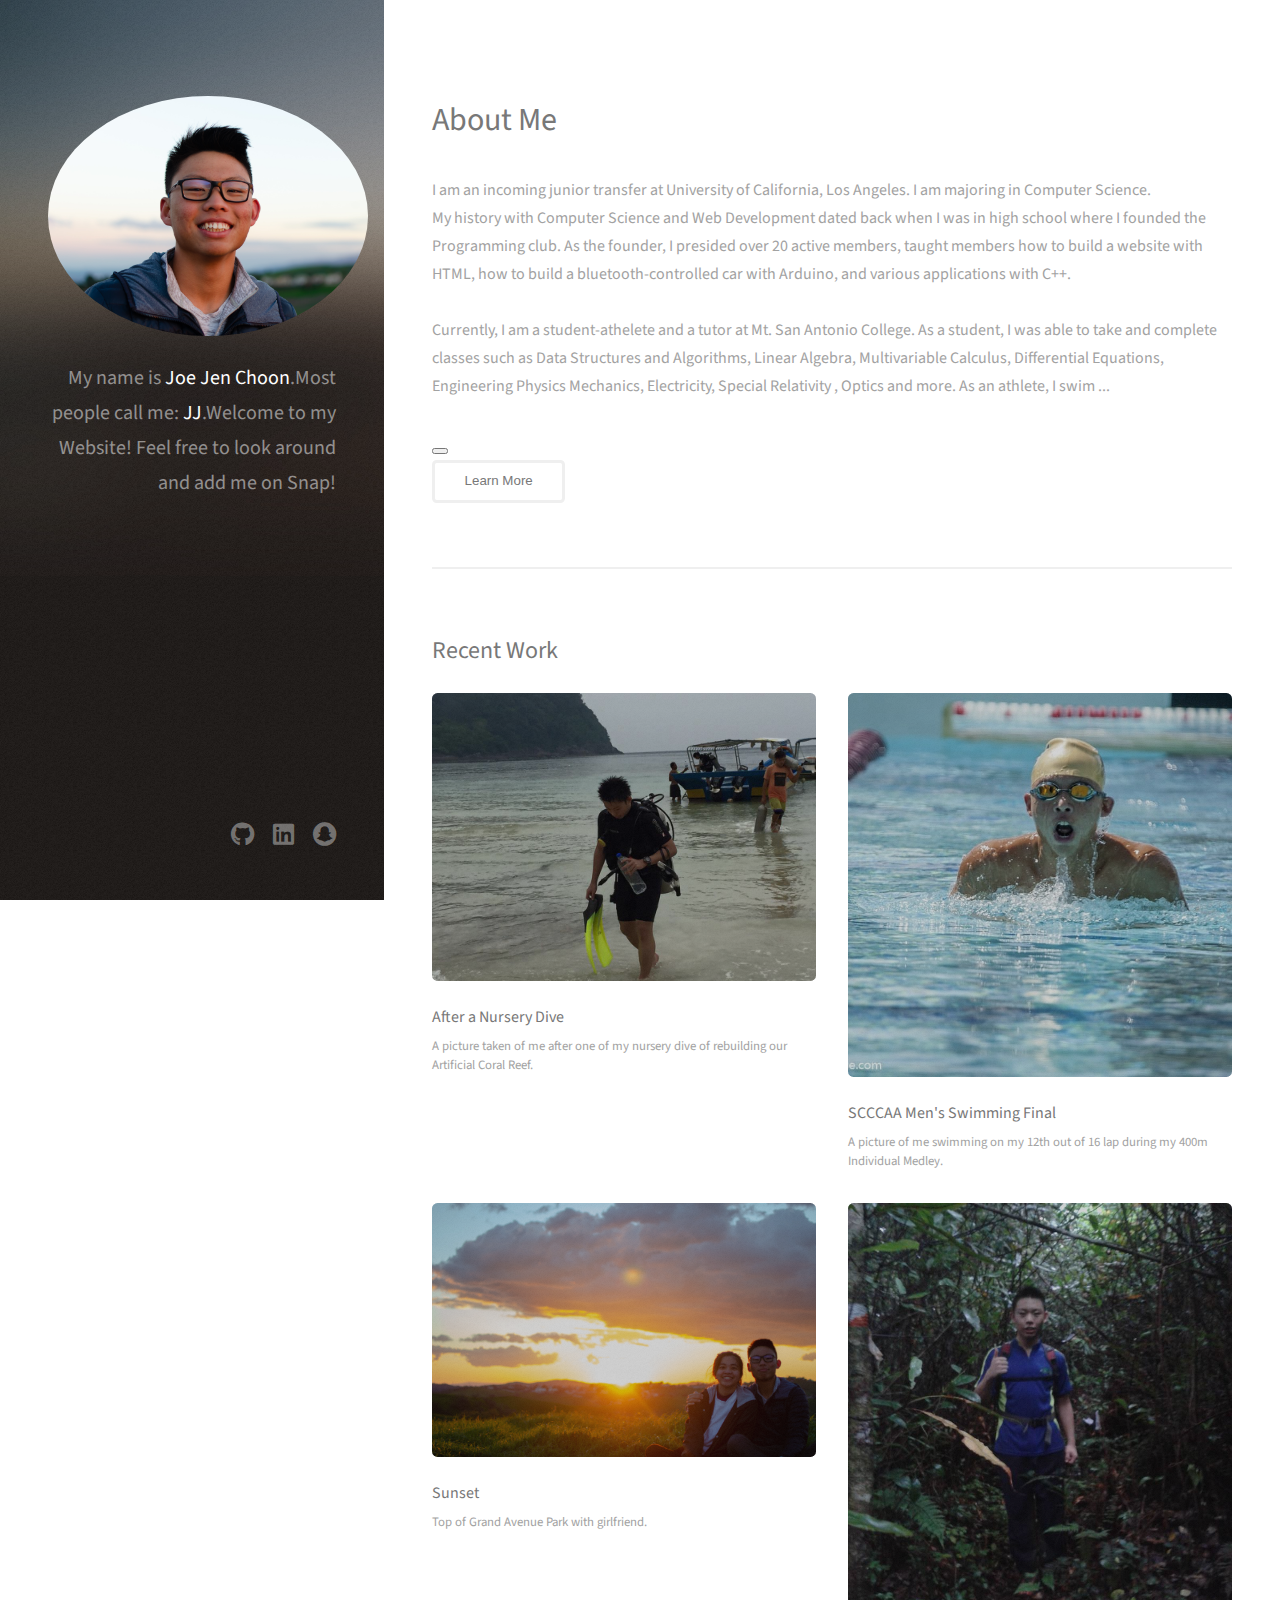
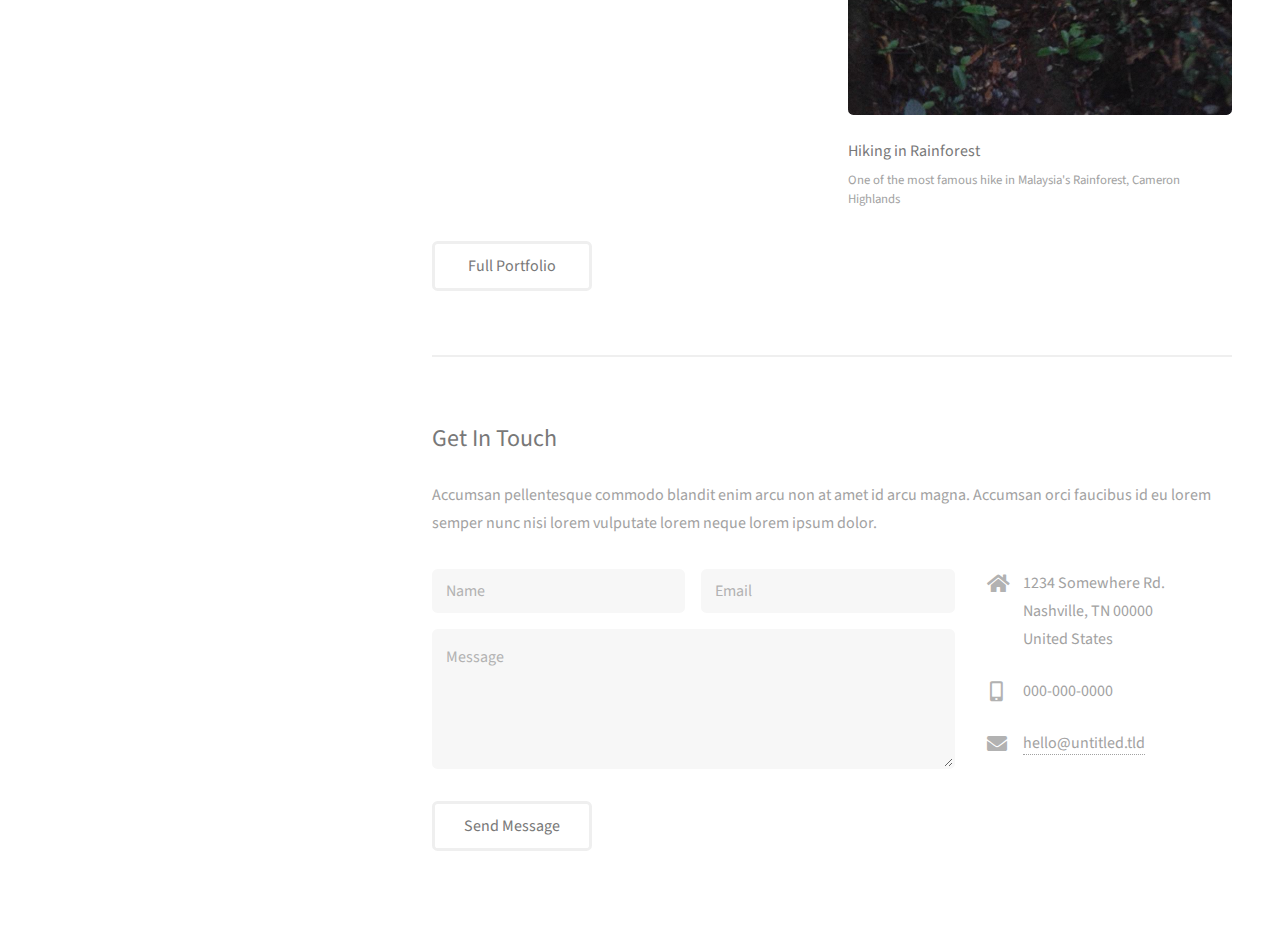
==== index.html @ b227409f "Updated snapchat icon" ====
<!DOCTYPE HTML>
<!--
	Strata by HTML5 UP
	html5up.net | @ajlkn
	Free for personal and commercial use under the CCA 3.0 license (html5up.net/license)
-->
<html>
	<head>
		<title>JJ Choon</title>
		<meta charset="utf-8" />
		<meta name="viewport" content="width=device-width, initial-scale=1, user-scalable=no" />
		<link rel="stylesheet" href="assets/css/main.css" />
	</head>
	<body class="is-preload">

		<!-- Header -->
			<header id="header">
				<div class="inner">
					<a href="#" class="image avatar"><img src="images/DSC_0055.jpg" alt="" /></a>
					<h1>My name is <strong>Joe Jen Choon</strong>.<br />Most people call me: <strong>JJ</strong>.<br />Welcome to my Website!
					<br />Feel free to look around and add me on Snap!
					</h1>
				</div>
			</header>

		<!-- Main -->
			<div id="main">

				<!-- One -->
					<section id="one">
						<header class="major">
							<h2>About Me</h2>
							<style>
							#more {display: none;}
							</style>
						</header>
						<p>I am an incoming junior transfer at University of California, Los Angeles. I am majoring in Computer Science.<br />
							My history with Computer Science and Web Development dated back when I was in high school where I founded the Programming club.
							As the founder, I presided over 20 active members, taught members how to build a website with HTML, how to build a bluetooth-controlled 
							car with Arduino, and various applications with C++.<br /><br />
							Currently, I am a student-athelete and a tutor at Mt. San Antonio College. As a student, I was able to take and complete classes such as 
							Data Structures and Algorithms, Linear Algebra, Multivariable Calculus, Differential Equations, Engineering Physics Mechanics, Electricity, Special Relativity 
							, Optics and more. As an athlete, I swim
							<span id="dots">...</span><span id="more"> 
							and was the SCCCAA Men's Swimming Champion of over 12 Colleges in Southern California. 
							As a tutor, I am in charge of assisting and mentoring over 60,000 college students with their studies, tutoring Computer Science, Calculus, and 
							Engineering Physics Mechanics.<br /><br />
							Aside from swimming competetively, I was a Water Safety Intructor(swim teacher) and lifegurad at my high school during the summer. 
							Furthermore, I was also a certified SCUBA diver and was involved in Turtle and Coral Reef Conservation in Malaysia where we SCUBA dive to plant and rebuild 
							an artificial coral reefs and collect sea turtle eggs to protect them from real life poachers, crabs, snakes, and other predators. This is because 
							like the Orang Utan is to its Rainforest, sea turtles are rapidly disappearing and currently, I am
							 taking classes on Marine Biology to learn more about the coral reefs and other sea animals so that I have a better understanding about the ocean that
							 I want to protect.<br /><br />
							During my free time, I like to play badminton, table tennis, and other sports. I also enjoy playing guitar and video games. Recently, I have taken interest 
							in stock investing which I am planning to make an app for stocks analyzing during the summer of 2020.</span>
						</p>
						<button onclick="myFunction()" id="myBtn"></button>
						<ul class="actions">
							<li><button onclick="myFunction()" class="button">Learn More</a></li>
						</ul>
					</section>
					<script>
function myFunction() {
  var dots = document.getElementById("dots");
  var moreText = document.getElementById("more");
  var btnText = document.getElementById("myBtn");

  if (dots.style.display === "none") {
    dots.style.display = "inline";
    moreText.style.display = "none";
  } else {
    dots.style.display = "none";
    moreText.style.display = "inline";
  }
}
</script>
				<!-- Two -->
					<section id="two">
						<h2>Recent Work</h2>
						<div class="row">
							<article class="col-6 col-12-xsmall work-item">
								<a href="images/fulls/SCUBA down.jpg" class="image fit thumb"><img src="images/thumbs/SCUBA down.jpg" alt="" /></a>
								<h3>After a Nursery Dive</h3>
								<p>A picture taken of me after one of my nursery dive of rebuilding our Artificial Coral Reef.</p>
							</article>
							<article class="col-6 col-12-xsmall work-item">
								<a href="images/fulls/57585102_2147522628630848_6064064067524362240_n.jpg" class="image fit thumb"><img src="images/thumbs/57585102_2147522628630848_6064064067524362240_n.jpg" alt="" /></a>
								<h3>SCCCAA Men's Swimming Final</h3>
								<p>A picture of me swimming on my 12th out of 16 lap during my 400m Individual Medley.</p>
							</article>
							<article class="col-6 col-12-xsmall work-item">
								<a href="images/fulls/DSC_0042.jpg" class="image fit thumb"><img src="images/thumbs/DSC_0042.jpg" alt="" /></a>
								<h3>Sunset</h3>
								<p>Top of Grand Avenue Park with girlfriend.</p>
							</article>
							<article class="col-6 col-12-xsmall work-item">
								<a href="images/fulls/hiking cameron.jpg" class="image fit thumb"><img src="images/thumbs/hiking cameron.jpg" alt="" /></a>
								<h3>Hiking in Rainforest</h3>
								<p>One of the most famous hike in Malaysia's Rainforest, Cameron Highlands</p>
							</article>
						</div>
						<ul class="actions">
							<li><a href="#" class="button">Full Portfolio</a></li>
						</ul>
					</section>

				<!-- Three -->
					<section id="three">
						<h2>Get In Touch</h2>
						<p>Accumsan pellentesque commodo blandit enim arcu non at amet id arcu magna. Accumsan orci faucibus id eu lorem semper nunc nisi lorem vulputate lorem neque lorem ipsum dolor.</p>
						<div class="row">
							<div class="col-8 col-12-small">
								<form method="post" action="#">
									<div class="row gtr-uniform gtr-50">
										<div class="col-6 col-12-xsmall"><input type="text" name="name" id="name" placeholder="Name" /></div>
										<div class="col-6 col-12-xsmall"><input type="email" name="email" id="email" placeholder="Email" /></div>
										<div class="col-12"><textarea name="message" id="message" placeholder="Message" rows="4"></textarea></div>
									</div>
								</form>
								<ul class="actions">
									<li><input type="submit" value="Send Message" /></li>
								</ul>
							</div>
							<div class="col-4 col-12-small">
								<ul class="labeled-icons">
									<li>
										<h3 class="icon solid fa-home"><span class="label">Address</span></h3>
										1234 Somewhere Rd.<br />
										Nashville, TN 00000<br />
										United States
									</li>
									<li>
										<h3 class="icon solid fa-mobile-alt"><span class="label">Phone</span></h3>
										000-000-0000
									</li>
									<li>
										<h3 class="icon solid fa-envelope"><span class="label">Email</span></h3>
										<a href="#">hello@untitled.tld</a>
									</li>
								</ul>
							</div>
						</div>
					</section>

				<!-- Four -->
				<!--
					<section id="four">
						<h2>Elements</h2>

						<section>
							<h4>Text</h4>
							<p>This is <b>bold</b> and this is <strong>strong</strong>. This is <i>italic</i> and this is <em>emphasized</em>.
							This is <sup>superscript</sup> text and this is <sub>subscript</sub> text.
							This is <u>underlined</u> and this is code: <code>for (;;) { ... }</code>. Finally, <a href="#">this is a link</a>.</p>
							<hr />
							<header>
								<h4>Heading with a Subtitle</h4>
								<p>Lorem ipsum dolor sit amet nullam id egestas urna aliquam</p>
							</header>
							<p>Nunc lacinia ante nunc ac lobortis. Interdum adipiscing gravida odio porttitor sem non mi integer non faucibus ornare mi ut ante amet placerat aliquet. Volutpat eu sed ante lacinia sapien lorem accumsan varius montes viverra nibh in adipiscing blandit tempus accumsan.</p>
							<header>
								<h5>Heading with a Subtitle</h5>
								<p>Lorem ipsum dolor sit amet nullam id egestas urna aliquam</p>
							</header>
							<p>Nunc lacinia ante nunc ac lobortis. Interdum adipiscing gravida odio porttitor sem non mi integer non faucibus ornare mi ut ante amet placerat aliquet. Volutpat eu sed ante lacinia sapien lorem accumsan varius montes viverra nibh in adipiscing blandit tempus accumsan.</p>
							<hr />
							<h2>Heading Level 2</h2>
							<h3>Heading Level 3</h3>
							<h4>Heading Level 4</h4>
							<h5>Heading Level 5</h5>
							<h6>Heading Level 6</h6>
							<hr />
							<h5>Blockquote</h5>
							<blockquote>Fringilla nisl. Donec accumsan interdum nisi, quis tincidunt felis sagittis eget tempus euismod. Vestibulum ante ipsum primis in faucibus vestibulum. Blandit adipiscing eu felis iaculis volutpat ac adipiscing accumsan faucibus. Vestibulum ante ipsum primis in faucibus lorem ipsum dolor sit amet nullam adipiscing eu felis.</blockquote>
							<h5>Preformatted</h5>
							<pre><code>i = 0;

while (!deck.isInOrder()) {
print 'Iteration ' + i;
deck.shuffle();
i++;
}

print 'It took ' + i + ' iterations to sort the deck.';</code></pre>
						</section>

						<section>
							<h4>Lists</h4>
							<div class="row">
								<div class="col-6 col-12-xsmall">
									<h5>Unordered</h5>
									<ul>
										<li>Dolor pulvinar etiam magna etiam.</li>
										<li>Sagittis adipiscing lorem eleifend.</li>
										<li>Felis enim feugiat dolore viverra.</li>
									</ul>
									<h5>Alternate</h5>
									<ul class="alt">
										<li>Dolor pulvinar etiam magna etiam.</li>
										<li>Sagittis adipiscing lorem eleifend.</li>
										<li>Felis enim feugiat dolore viverra.</li>
									</ul>
								</div>
								<div class="col-6 col-12-xsmall">
									<h5>Ordered</h5>
									<ol>
										<li>Dolor pulvinar etiam magna etiam.</li>
										<li>Etiam vel felis at lorem sed viverra.</li>
										<li>Felis enim feugiat dolore viverra.</li>
										<li>Dolor pulvinar etiam magna etiam.</li>
										<li>Etiam vel felis at lorem sed viverra.</li>
										<li>Felis enim feugiat dolore viverra.</li>
									</ol>
									<h5>Icons</h5>
									<ul class="icons">
										<li><a href="#" class="icon brands fa-twitter"><span class="label">Twitter</span></a></li>
										<li><a href="#" class="icon brands fa-facebook-f"><span class="label">Facebook</span></a></li>
										<li><a href="#" class="icon brands fa-instagram"><span class="label">Instagram</span></a></li>
										<li><a href="#" class="icon brands fa-github"><span class="label">Github</span></a></li>
										<li><a href="#" class="icon brands fa-dribbble"><span class="label">Dribbble</span></a></li>
										<li><a href="#" class="icon brands fa-tumblr"><span class="label">Tumblr</span></a></li>
									</ul>
								</div>
							</div>
							<h5>Actions</h5>
							<ul class="actions">
								<li><a href="#" class="button primary">Default</a></li>
								<li><a href="#" class="button">Default</a></li>
							</ul>
							<ul class="actions small">
								<li><a href="#" class="button primary small">Small</a></li>
								<li><a href="#" class="button small">Small</a></li>
							</ul>
							<div class="row">
								<div class="col-6 col-12-small">
									<ul class="actions stacked">
										<li><a href="#" class="button primary">Default</a></li>
										<li><a href="#" class="button">Default</a></li>
									</ul>
								</div>
								<div class="col-6 col-12-small">
									<ul class="actions stacked">
										<li><a href="#" class="button primary small">Small</a></li>
										<li><a href="#" class="button small">Small</a></li>
									</ul>
								</div>
								<div class="col-6 col-12-small">
									<ul class="actions stacked">
										<li><a href="#" class="button primary fit">Default</a></li>
										<li><a href="#" class="button fit">Default</a></li>
									</ul>
								</div>
								<div class="col-6 col-12-small">
									<ul class="actions stacked">
										<li><a href="#" class="button primary small fit">Small</a></li>
										<li><a href="#" class="button small fit">Small</a></li>
									</ul>
								</div>
							</div>
						</section>

						<section>
							<h4>Table</h4>
							<h5>Default</h5>
							<div class="table-wrapper">
								<table>
									<thead>
										<tr>
											<th>Name</th>
											<th>Description</th>
											<th>Price</th>
										</tr>
									</thead>
									<tbody>
										<tr>
											<td>Item One</td>
											<td>Ante turpis integer aliquet porttitor.</td>
											<td>29.99</td>
										</tr>
										<tr>
											<td>Item Two</td>
											<td>Vis ac commodo adipiscing arcu aliquet.</td>
											<td>19.99</td>
										</tr>
										<tr>
											<td>Item Three</td>
											<td> Morbi faucibus arcu accumsan lorem.</td>
											<td>29.99</td>
										</tr>
										<tr>
											<td>Item Four</td>
											<td>Vitae integer tempus condimentum.</td>
											<td>19.99</td>
										</tr>
										<tr>
											<td>Item Five</td>
											<td>Ante turpis integer aliquet porttitor.</td>
											<td>29.99</td>
										</tr>
									</tbody>
									<tfoot>
										<tr>
											<td colspan="2"></td>
											<td>100.00</td>
										</tr>
									</tfoot>
								</table>
							</div>

							<h5>Alternate</h5>
							<div class="table-wrapper">
								<table class="alt">
									<thead>
										<tr>
											<th>Name</th>
											<th>Description</th>
											<th>Price</th>
										</tr>
									</thead>
									<tbody>
										<tr>
											<td>Item One</td>
											<td>Ante turpis integer aliquet porttitor.</td>
											<td>29.99</td>
										</tr>
										<tr>
											<td>Item Two</td>
											<td>Vis ac commodo adipiscing arcu aliquet.</td>
											<td>19.99</td>
										</tr>
										<tr>
											<td>Item Three</td>
											<td> Morbi faucibus arcu accumsan lorem.</td>
											<td>29.99</td>
										</tr>
										<tr>
											<td>Item Four</td>
											<td>Vitae integer tempus condimentum.</td>
											<td>19.99</td>
										</tr>
										<tr>
											<td>Item Five</td>
											<td>Ante turpis integer aliquet porttitor.</td>
											<td>29.99</td>
										</tr>
									</tbody>
									<tfoot>
										<tr>
											<td colspan="2"></td>
											<td>100.00</td>
										</tr>
									</tfoot>
								</table>
							</div>
						</section>

						<section>
							<h4>Buttons</h4>
							<ul class="actions">
								<li><a href="#" class="button primary">Primary</a></li>
								<li><a href="#" class="button">Default</a></li>
							</ul>
							<ul class="actions">
								<li><a href="#" class="button large">Large</a></li>
								<li><a href="#" class="button">Default</a></li>
								<li><a href="#" class="button small">Small</a></li>
							</ul>
							<ul class="actions fit">
								<li><a href="#" class="button primary fit">Fit</a></li>
								<li><a href="#" class="button fit">Fit</a></li>
							</ul>
							<ul class="actions fit small">
								<li><a href="#" class="button primary fit small">Fit + Small</a></li>
								<li><a href="#" class="button fit small">Fit + Small</a></li>
							</ul>
							<ul class="actions">
								<li><a href="#" class="button primary icon solid fa-download">Icon</a></li>
								<li><a href="#" class="button icon solid fa-download">Icon</a></li>
							</ul>
							<ul class="actions">
								<li><span class="button primary disabled">Primary</span></li>
								<li><span class="button disabled">Default</span></li>
							</ul>
						</section>

						<section>
							<h4>Form</h4>
							<form method="post" action="#">
								<div class="row gtr-uniform gtr-50">
									<div class="col-6 col-12-xsmall">
										<input type="text" name="demo-name" id="demo-name" value="" placeholder="Name" />
									</div>
									<div class="col-6 col-12-xsmall">
										<input type="email" name="demo-email" id="demo-email" value="" placeholder="Email" />
									</div>
									<div class="col-12">
										<select name="demo-category" id="demo-category">
											<option value="">- Category -</option>
											<option value="1">Manufacturing</option>
											<option value="1">Shipping</option>
											<option value="1">Administration</option>
											<option value="1">Human Resources</option>
										</select>
									</div>
									<div class="col-4 col-12-small">
										<input type="radio" id="demo-priority-low" name="demo-priority" checked>
										<label for="demo-priority-low">Low Priority</label>
									</div>
									<div class="col-4 col-12-small">
										<input type="radio" id="demo-priority-normal" name="demo-priority">
										<label for="demo-priority-normal">Normal Priority</label>
									</div>
									<div class="col-4 col-12-small">
										<input type="radio" id="demo-priority-high" name="demo-priority">
										<label for="demo-priority-high">High Priority</label>
									</div>
									<div class="col-6 col-12-small">
										<input type="checkbox" id="demo-copy" name="demo-copy">
										<label for="demo-copy">Email me a copy of this message</label>
									</div>
									<div class="col-6 col-12-small">
										<input type="checkbox" id="demo-human" name="demo-human" checked>
										<label for="demo-human">I am a human and not a robot</label>
									</div>
									<div class="col-12">
										<textarea name="demo-message" id="demo-message" placeholder="Enter your message" rows="6"></textarea>
									</div>
									<div class="col-12">
										<ul class="actions">
											<li><input type="submit" value="Send Message" class="primary" /></li>
											<li><input type="reset" value="Reset" /></li>
										</ul>
									</div>
								</div>
							</form>
						</section>

						<section>
							<h4>Image</h4>
							<h5>Fit</h5>
							<div class="box alt">
								<div class="row gtr-50 gtr-uniform">
									<div class="col-12"><span class="image fit"><img src="images/fulls/05.jpg" alt="" /></span></div>
									<div class="col-4"><span class="image fit"><img src="images/thumbs/01.jpg" alt="" /></span></div>
									<div class="col-4"><span class="image fit"><img src="images/thumbs/02.jpg" alt="" /></span></div>
									<div class="col-4"><span class="image fit"><img src="images/thumbs/03.jpg" alt="" /></span></div>
									<div class="col-4"><span class="image fit"><img src="images/thumbs/04.jpg" alt="" /></span></div>
									<div class="col-4"><span class="image fit"><img src="images/thumbs/05.jpg" alt="" /></span></div>
									<div class="col-4"><span class="image fit"><img src="images/thumbs/06.jpg" alt="" /></span></div>
									<div class="col-4"><span class="image fit"><img src="images/thumbs/03.jpg" alt="" /></span></div>
									<div class="col-4"><span class="image fit"><img src="images/thumbs/02.jpg" alt="" /></span></div>
									<div class="col-4"><span class="image fit"><img src="images/thumbs/01.jpg" alt="" /></span></div>
								</div>
							</div>
							<h5>Left &amp; Right</h5>
							<p><span class="image left"><img src="images/avatar.jpg" alt="" /></span>Fringilla nisl. Donec accumsan interdum nisi, quis tincidunt felis sagittis eget. tempus euismod. Vestibulum ante ipsum primis in faucibus vestibulum. Blandit adipiscing eu felis iaculis volutpat ac adipiscing accumsan eu faucibus. Integer ac pellentesque praesent tincidunt felis sagittis eget. tempus euismod. Vestibulum ante ipsum primis in faucibus vestibulum. Blandit adipiscing eu felis iaculis volutpat ac adipiscing accumsan eu faucibus. Integer ac pellentesque praesent. Donec accumsan interdum nisi, quis tincidunt felis sagittis eget. tempus euismod. Vestibulum ante ipsum primis in faucibus vestibulum. Blandit adipiscing eu felis iaculis volutpat ac adipiscing accumsan eu faucibus. Integer ac pellentesque praesent tincidunt felis sagittis eget. tempus euismod. Vestibulum ante ipsum primis in faucibus vestibulum. Blandit adipiscing eu felis iaculis volutpat ac adipiscing accumsan eu faucibus. Integer ac pellentesque praesent.</p>
							<p><span class="image right"><img src="images/avatar.jpg" alt="" /></span>Fringilla nisl. Donec accumsan interdum nisi, quis tincidunt felis sagittis eget. tempus euismod. Vestibulum ante ipsum primis in faucibus vestibulum. Blandit adipiscing eu felis iaculis volutpat ac adipiscing accumsan eu faucibus. Integer ac pellentesque praesent tincidunt felis sagittis eget. tempus euismod. Vestibulum ante ipsum primis in faucibus vestibulum. Blandit adipiscing eu felis iaculis volutpat ac adipiscing accumsan eu faucibus. Integer ac pellentesque praesent. Donec accumsan interdum nisi, quis tincidunt felis sagittis eget. tempus euismod. Vestibulum ante ipsum primis in faucibus vestibulum. Blandit adipiscing eu felis iaculis volutpat ac adipiscing accumsan eu faucibus. Integer ac pellentesque praesent tincidunt felis sagittis eget. tempus euismod. Vestibulum ante ipsum primis in faucibus vestibulum. Blandit adipiscing eu felis iaculis volutpat ac adipiscing accumsan eu faucibus. Integer ac pellentesque praesent.</p>
						</section>

					</section>
				-->

			</div>

		<!-- Footer -->
			<footer id="footer">
				<div class="inner">
					<ul class="icons">
						<li><a href="https://github.com/jjwastaken?tab=repositories" class="icon brands fa-github"><span class="label">Github</span></a></li>
						<li><a href="https://www.linkedin.com/in/joe-jen-choon-56b8051a4/" class="icon brands fa-linkedin"><span class="label">LinkedIn</span></a></li>
						<li><a href="images/fulls/Snapchat.jpg" class="icon brands fa-snapchat"><span class="label">Snapchat</span></a></li>
				</div>
			</footer>

		<!-- Scripts -->
			<script src="assets/js/jquery.min.js"></script>
			<script src="assets/js/jquery.poptrox.min.js"></script>
			<script src="assets/js/browser.min.js"></script>
			<script src="assets/js/breakpoints.min.js"></script>
			<script src="assets/js/util.js"></script>
			<script src="assets/js/main.js"></script>

	</body>
</html>
---- assets/css/main.css ----
@import url("fontawesome-all.min.css");
@import url("https://fonts.googleapis.com/css?family=Source+Sans+Pro:400,400italic");

/*
	Strata by HTML5 UP
	html5up.net | @ajlkn
	Free for personal and commercial use under the CCA 3.0 license (html5up.net/license)
*/

html, body, div, span, applet, object,
iframe, h1, h2, h3, h4, h5, h6, p, blockquote,
pre, a, abbr, acronym, address, big, cite,
code, del, dfn, em, img, ins, kbd, q, s, samp,
small, strike, strong, sub, sup, tt, var, b,
u, i, center, dl, dt, dd, ol, ul, li, fieldset,
form, label, legend, table, caption, tbody,
tfoot, thead, tr, th, td, article, aside,
canvas, details, embed, figure, figcaption,
footer, header, hgroup, menu, nav, output, ruby,
section, summary, time, mark, audio, video {
	margin: 0;
	padding: 0;
	border: 0;
	font-size: 100%;
	font: inherit;
	vertical-align: baseline;}

article, aside, details, figcaption, figure,
footer, header, hgroup, menu, nav, section {
	display: block;}

body {
	line-height: 1;
}

ol, ul {
	list-style: none;
}

blockquote, q {
	quotes: none;
}

	blockquote:before, blockquote:after, q:before, q:after {
		content: '';
		content: none;
	}

table {
	border-collapse: collapse;
	border-spacing: 0;
}

body {
	-webkit-text-size-adjust: none;
}

mark {
	background-color: transparent;
	color: inherit;
}

input::-moz-focus-inner {
	border: 0;
	padding: 0;
}

input, select, textarea {
	-moz-appearance: none;
	-webkit-appearance: none;
	-ms-appearance: none;
	appearance: none;
}

/* Basic */

	html {
		box-sizing: border-box;
	}

	*, *:before, *:after {
		box-sizing: inherit;
	}

	body {
		background: #fff;
	}

		body.is-preload *, body.is-preload *:before, body.is-preload *:after {
			-moz-animation: none !important;
			-webkit-animation: none !important;
			-ms-animation: none !important;
			animation: none !important;
			-moz-transition: none !important;
			-webkit-transition: none !important;
			-ms-transition: none !important;
			transition: none !important;
		}

	body, input, select, textarea {
		color: #a2a2a2;
		font-family: "Source Sans Pro", Helvetica, sans-serif;
		font-size: 16pt;
		font-weight: 400;
		line-height: 1.75em;
	}

	a {
		-moz-transition: color 0.2s ease-in-out, border-color 0.2s ease-in-out;
		-webkit-transition: color 0.2s ease-in-out, border-color 0.2s ease-in-out;
		-ms-transition: color 0.2s ease-in-out, border-color 0.2s ease-in-out;
		transition: color 0.2s ease-in-out, border-color 0.2s ease-in-out;
		border-bottom: dotted 1px;
		color: #49bf9d;
		text-decoration: none;
	}

		a:hover {
			border-bottom-color: transparent;
			color: #49bf9d !important;
			text-decoration: none;
		}

	strong, b {
		color: #787878;
		font-weight: 400;
	}

	em, i {
		font-style: italic;
	}

	p {
		margin: 0 0 2em 0;
	}

	h1, h2, h3, h4, h5, h6 {
		color: #787878;
		font-weight: 400;
		line-height: 1em;
		margin: 0 0 1em 0;
	}

		h1 a, h2 a, h3 a, h4 a, h5 a, h6 a {
			color: inherit;
			text-decoration: none;
		}

	h1 {
		font-size: 2em;
		line-height: 1.5em;
	}

	h2 {
		font-size: 1.5em;
		line-height: 1.5em;
	}

	h3 {
		font-size: 1.25em;
		line-height: 1.5em;
	}

	h4 {
		font-size: 1.1em;
		line-height: 1.5em;
	}

	h5 {
		font-size: 0.9em;
		line-height: 1.5em;
	}

	h6 {
		font-size: 0.7em;
		line-height: 1.5em;
	}

	sub {
		font-size: 0.8em;
		position: relative;
		top: 0.5em;
	}

	sup {
		font-size: 0.8em;
		position: relative;
		top: -0.5em;
	}

	hr {
		border: 0;
		border-bottom: solid 2px #efefef;
		margin: 2em 0;
	}

		hr.major {
			margin: 3em 0;
		}

	blockquote {
		border-left: solid 6px #efefef;
		font-style: italic;
		margin: 0 0 2em 0;
		padding: 0.5em 0 0.5em 1.5em;
	}

	code {
		background: #f7f7f7;
		border-radius: 0.35em;
		border: solid 2px #efefef;
		font-family: "Courier New", monospace;
		font-size: 0.9em;
		margin: 0 0.25em;
		padding: 0.25em 0.65em;
	}

	pre {
		-webkit-overflow-scrolling: touch;
		font-family: "Courier New", monospace;
		font-size: 0.9em;
		margin: 0 0 2em 0;
	}

		pre code {
			display: block;
			line-height: 1.75em;
			padding: 1em 1.5em;
			overflow-x: auto;
		}

	.align-left {
		text-align: left;
	}

	.align-center {
		text-align: center;
	}

	.align-right {
		text-align: right;
	}

/* Container */

	.container {
		margin: 0 auto;
		max-width: calc(100% - 4em);
		width: 100%;
	}

		.container.xsmall {
			width: 25%;
		}

		.container.small {
			width: 50%;
		}

		.container.medium {
			width: 75%;
		}

		.container.large {
			width: 125%;
		}

		.container.xlarge {
			width: 150%;
		}

		.container.max {
			width: 100%;
		}

		@media screen and (max-width: 980px) {

			.container {
				width: 100% !important;
				max-width: 100% !important;
			}

		}

		@media screen and (max-width: 480px) {

			.container {
				max-width: calc(100% - 3em);
			}

		}

/* Row */

	.row {
		display: flex;
		flex-wrap: wrap;
		box-sizing: border-box;
		align-items: stretch;
	}

		.row > * {
			box-sizing: border-box;
		}

		.row.gtr-uniform > * > :last-child {
			margin-bottom: 0;
		}

		.row.aln-left {
			justify-content: flex-start;
		}

		.row.aln-center {
			justify-content: center;
		}

		.row.aln-right {
			justify-content: flex-end;
		}

		.row.aln-top {
			align-items: flex-start;
		}

		.row.aln-middle {
			align-items: center;
		}

		.row.aln-bottom {
			align-items: flex-end;
		}

		.row > .imp {
			order: -1;
		}

		.row > .col-1 {
			width: 8.33333%;
		}

		.row > .off-1 {
			margin-left: 8.33333%;
		}

		.row > .col-2 {
			width: 16.66667%;
		}

		.row > .off-2 {
			margin-left: 16.66667%;
		}

		.row > .col-3 {
			width: 25%;
		}

		.row > .off-3 {
			margin-left: 25%;
		}

		.row > .col-4 {
			width: 33.33333%;
		}

		.row > .off-4 {
			margin-left: 33.33333%;
		}

		.row > .col-5 {
			width: 41.66667%;
		}

		.row > .off-5 {
			margin-left: 41.66667%;
		}

		.row > .col-6 {
			width: 50%;
		}

		.row > .off-6 {
			margin-left: 50%;
		}

		.row > .col-7 {
			width: 58.33333%;
		}

		.row > .off-7 {
			margin-left: 58.33333%;
		}

		.row > .col-8 {
			width: 66.66667%;
		}

		.row > .off-8 {
			margin-left: 66.66667%;
		}

		.row > .col-9 {
			width: 75%;
		}

		.row > .off-9 {
			margin-left: 75%;
		}

		.row > .col-10 {
			width: 83.33333%;
		}

		.row > .off-10 {
			margin-left: 83.33333%;
		}

		.row > .col-11 {
			width: 91.66667%;
		}

		.row > .off-11 {
			margin-left: 91.66667%;
		}

		.row > .col-12 {
			width: 100%;
		}

		.row > .off-12 {
			margin-left: 100%;
		}

		.row.gtr-0 {
			margin-top: 0;
			margin-left: 0em;
		}

			.row.gtr-0 > * {
				padding: 0 0 0 0em;
			}

			.row.gtr-0.gtr-uniform {
				margin-top: 0em;
			}

				.row.gtr-0.gtr-uniform > * {
					padding-top: 0em;
				}

		.row.gtr-25 {
			margin-top: 0;
			margin-left: -0.625em;
		}

			.row.gtr-25 > * {
				padding: 0 0 0 0.625em;
			}

			.row.gtr-25.gtr-uniform {
				margin-top: -0.625em;
			}

				.row.gtr-25.gtr-uniform > * {
					padding-top: 0.625em;
				}

		.row.gtr-50 {
			margin-top: 0;
			margin-left: -1.25em;
		}

			.row.gtr-50 > * {
				padding: 0 0 0 1.25em;
			}

			.row.gtr-50.gtr-uniform {
				margin-top: -1.25em;
			}

				.row.gtr-50.gtr-uniform > * {
					padding-top: 1.25em;
				}

		.row {
			margin-top: 0;
			margin-left: -2.5em;
		}

			.row > * {
				padding: 0 0 0 2.5em;
			}

			.row.gtr-uniform {
				margin-top: -2.5em;
			}

				.row.gtr-uniform > * {
					padding-top: 2.5em;
				}

		.row.gtr-150 {
			margin-top: 0;
			margin-left: -3.75em;
		}

			.row.gtr-150 > * {
				padding: 0 0 0 3.75em;
			}

			.row.gtr-150.gtr-uniform {
				margin-top: -3.75em;
			}

				.row.gtr-150.gtr-uniform > * {
					padding-top: 3.75em;
				}

		.row.gtr-200 {
			margin-top: 0;
			margin-left: -5em;
		}

			.row.gtr-200 > * {
				padding: 0 0 0 5em;
			}

			.row.gtr-200.gtr-uniform {
				margin-top: -5em;
			}

				.row.gtr-200.gtr-uniform > * {
					padding-top: 5em;
				}

		@media screen and (max-width: 1800px) {

			.row {
				display: flex;
				flex-wrap: wrap;
				box-sizing: border-box;
				align-items: stretch;
			}

				.row > * {
					box-sizing: border-box;
				}

				.row.gtr-uniform > * > :last-child {
					margin-bottom: 0;
				}

				.row.aln-left {
					justify-content: flex-start;
				}

				.row.aln-center {
					justify-content: center;
				}

				.row.aln-right {
					justify-content: flex-end;
				}

				.row.aln-top {
					align-items: flex-start;
				}

				.row.aln-middle {
					align-items: center;
				}

				.row.aln-bottom {
					align-items: flex-end;
				}

				.row > .imp-xlarge {
					order: -1;
				}

				.row > .col-1-xlarge {
					width: 8.33333%;
				}

				.row > .off-1-xlarge {
					margin-left: 8.33333%;
				}

				.row > .col-2-xlarge {
					width: 16.66667%;
				}

				.row > .off-2-xlarge {
					margin-left: 16.66667%;
				}

				.row > .col-3-xlarge {
					width: 25%;
				}

				.row > .off-3-xlarge {
					margin-left: 25%;
				}

				.row > .col-4-xlarge {
					width: 33.33333%;
				}

				.row > .off-4-xlarge {
					margin-left: 33.33333%;
				}

				.row > .col-5-xlarge {
					width: 41.66667%;
				}

				.row > .off-5-xlarge {
					margin-left: 41.66667%;
				}

				.row > .col-6-xlarge {
					width: 50%;
				}

				.row > .off-6-xlarge {
					margin-left: 50%;
				}

				.row > .col-7-xlarge {
					width: 58.33333%;
				}

				.row > .off-7-xlarge {
					margin-left: 58.33333%;
				}

				.row > .col-8-xlarge {
					width: 66.66667%;
				}

				.row > .off-8-xlarge {
					margin-left: 66.66667%;
				}

				.row > .col-9-xlarge {
					width: 75%;
				}

				.row > .off-9-xlarge {
					margin-left: 75%;
				}

				.row > .col-10-xlarge {
					width: 83.33333%;
				}

				.row > .off-10-xlarge {
					margin-left: 83.33333%;
				}

				.row > .col-11-xlarge {
					width: 91.66667%;
				}

				.row > .off-11-xlarge {
					margin-left: 91.66667%;
				}

				.row > .col-12-xlarge {
					width: 100%;
				}

				.row > .off-12-xlarge {
					margin-left: 100%;
				}

				.row.gtr-0 {
					margin-top: 0;
					margin-left: 0em;
				}

					.row.gtr-0 > * {
						padding: 0 0 0 0em;
					}

					.row.gtr-0.gtr-uniform {
						margin-top: 0em;
					}

						.row.gtr-0.gtr-uniform > * {
							padding-top: 0em;
						}

				.row.gtr-25 {
					margin-top: 0;
					margin-left: -0.625em;
				}

					.row.gtr-25 > * {
						padding: 0 0 0 0.625em;
					}

					.row.gtr-25.gtr-uniform {
						margin-top: -0.625em;
					}

						.row.gtr-25.gtr-uniform > * {
							padding-top: 0.625em;
						}

				.row.gtr-50 {
					margin-top: 0;
					margin-left: -1.25em;
				}

					.row.gtr-50 > * {
						padding: 0 0 0 1.25em;
					}

					.row.gtr-50.gtr-uniform {
						margin-top: -1.25em;
					}

						.row.gtr-50.gtr-uniform > * {
							padding-top: 1.25em;
						}

				.row {
					margin-top: 0;
					margin-left: -2.5em;
				}

					.row > * {
						padding: 0 0 0 2.5em;
					}

					.row.gtr-uniform {
						margin-top: -2.5em;
					}

						.row.gtr-uniform > * {
							padding-top: 2.5em;
						}

				.row.gtr-150 {
					margin-top: 0;
					margin-left: -3.75em;
				}

					.row.gtr-150 > * {
						padding: 0 0 0 3.75em;
					}

					.row.gtr-150.gtr-uniform {
						margin-top: -3.75em;
					}

						.row.gtr-150.gtr-uniform > * {
							padding-top: 3.75em;
						}

				.row.gtr-200 {
					margin-top: 0;
					margin-left: -5em;
				}

					.row.gtr-200 > * {
						padding: 0 0 0 5em;
					}

					.row.gtr-200.gtr-uniform {
						margin-top: -5em;
					}

						.row.gtr-200.gtr-uniform > * {
							padding-top: 5em;
						}

		}

		@media screen and (max-width: 1280px) {

			.row {
				display: flex;
				flex-wrap: wrap;
				box-sizing: border-box;
				align-items: stretch;
			}

				.row > * {
					box-sizing: border-box;
				}

				.row.gtr-uniform > * > :last-child {
					margin-bottom: 0;
				}

				.row.aln-left {
					justify-content: flex-start;
				}

				.row.aln-center {
					justify-content: center;
				}

				.row.aln-right {
					justify-content: flex-end;
				}

				.row.aln-top {
					align-items: flex-start;
				}

				.row.aln-middle {
					align-items: center;
				}

				.row.aln-bottom {
					align-items: flex-end;
				}

				.row > .imp-large {
					order: -1;
				}

				.row > .col-1-large {
					width: 8.33333%;
				}

				.row > .off-1-large {
					margin-left: 8.33333%;
				}

				.row > .col-2-large {
					width: 16.66667%;
				}

				.row > .off-2-large {
					margin-left: 16.66667%;
				}

				.row > .col-3-large {
					width: 25%;
				}

				.row > .off-3-large {
					margin-left: 25%;
				}

				.row > .col-4-large {
					width: 33.33333%;
				}

				.row > .off-4-large {
					margin-left: 33.33333%;
				}

				.row > .col-5-large {
					width: 41.66667%;
				}

				.row > .off-5-large {
					margin-left: 41.66667%;
				}

				.row > .col-6-large {
					width: 50%;
				}

				.row > .off-6-large {
					margin-left: 50%;
				}

				.row > .col-7-large {
					width: 58.33333%;
				}

				.row > .off-7-large {
					margin-left: 58.33333%;
				}

				.row > .col-8-large {
					width: 66.66667%;
				}

				.row > .off-8-large {
					margin-left: 66.66667%;
				}

				.row > .col-9-large {
					width: 75%;
				}

				.row > .off-9-large {
					margin-left: 75%;
				}

				.row > .col-10-large {
					width: 83.33333%;
				}

				.row > .off-10-large {
					margin-left: 83.33333%;
				}

				.row > .col-11-large {
					width: 91.66667%;
				}

				.row > .off-11-large {
					margin-left: 91.66667%;
				}

				.row > .col-12-large {
					width: 100%;
				}

				.row > .off-12-large {
					margin-left: 100%;
				}

				.row.gtr-0 {
					margin-top: 0;
					margin-left: 0em;
				}

					.row.gtr-0 > * {
						padding: 0 0 0 0em;
					}

					.row.gtr-0.gtr-uniform {
						margin-top: 0em;
					}

						.row.gtr-0.gtr-uniform > * {
							padding-top: 0em;
						}

				.row.gtr-25 {
					margin-top: 0;
					margin-left: -0.5em;
				}

					.row.gtr-25 > * {
						padding: 0 0 0 0.5em;
					}

					.row.gtr-25.gtr-uniform {
						margin-top: -0.5em;
					}

						.row.gtr-25.gtr-uniform > * {
							padding-top: 0.5em;
						}

				.row.gtr-50 {
					margin-top: 0;
					margin-left: -1em;
				}

					.row.gtr-50 > * {
						padding: 0 0 0 1em;
					}

					.row.gtr-50.gtr-uniform {
						margin-top: -1em;
					}

						.row.gtr-50.gtr-uniform > * {
							padding-top: 1em;
						}

				.row {
					margin-top: 0;
					margin-left: -2em;
				}

					.row > * {
						padding: 0 0 0 2em;
					}

					.row.gtr-uniform {
						margin-top: -2em;
					}

						.row.gtr-uniform > * {
							padding-top: 2em;
						}

				.row.gtr-150 {
					margin-top: 0;
					margin-left: -3em;
				}

					.row.gtr-150 > * {
						padding: 0 0 0 3em;
					}

					.row.gtr-150.gtr-uniform {
						margin-top: -3em;
					}

						.row.gtr-150.gtr-uniform > * {
							padding-top: 3em;
						}

				.row.gtr-200 {
					margin-top: 0;
					margin-left: -4em;
				}

					.row.gtr-200 > * {
						padding: 0 0 0 4em;
					}

					.row.gtr-200.gtr-uniform {
						margin-top: -4em;
					}

						.row.gtr-200.gtr-uniform > * {
							padding-top: 4em;
						}

		}

		@media screen and (max-width: 980px) {

			.row {
				display: flex;
				flex-wrap: wrap;
				box-sizing: border-box;
				align-items: stretch;
			}

				.row > * {
					box-sizing: border-box;
				}

				.row.gtr-uniform > * > :last-child {
					margin-bottom: 0;
				}

				.row.aln-left {
					justify-content: flex-start;
				}

				.row.aln-center {
					justify-content: center;
				}

				.row.aln-right {
					justify-content: flex-end;
				}

				.row.aln-top {
					align-items: flex-start;
				}

				.row.aln-middle {
					align-items: center;
				}

				.row.aln-bottom {
					align-items: flex-end;
				}

				.row > .imp-medium {
					order: -1;
				}

				.row > .col-1-medium {
					width: 8.33333%;
				}

				.row > .off-1-medium {
					margin-left: 8.33333%;
				}

				.row > .col-2-medium {
					width: 16.66667%;
				}

				.row > .off-2-medium {
					margin-left: 16.66667%;
				}

				.row > .col-3-medium {
					width: 25%;
				}

				.row > .off-3-medium {
					margin-left: 25%;
				}

				.row > .col-4-medium {
					width: 33.33333%;
				}

				.row > .off-4-medium {
					margin-left: 33.33333%;
				}

				.row > .col-5-medium {
					width: 41.66667%;
				}

				.row > .off-5-medium {
					margin-left: 41.66667%;
				}

				.row > .col-6-medium {
					width: 50%;
				}

				.row > .off-6-medium {
					margin-left: 50%;
				}

				.row > .col-7-medium {
					width: 58.33333%;
				}

				.row > .off-7-medium {
					margin-left: 58.33333%;
				}

				.row > .col-8-medium {
					width: 66.66667%;
				}

				.row > .off-8-medium {
					margin-left: 66.66667%;
				}

				.row > .col-9-medium {
					width: 75%;
				}

				.row > .off-9-medium {
					margin-left: 75%;
				}

				.row > .col-10-medium {
					width: 83.33333%;
				}

				.row > .off-10-medium {
					margin-left: 83.33333%;
				}

				.row > .col-11-medium {
					width: 91.66667%;
				}

				.row > .off-11-medium {
					margin-left: 91.66667%;
				}

				.row > .col-12-medium {
					width: 100%;
				}

				.row > .off-12-medium {
					margin-left: 100%;
				}

				.row.gtr-0 {
					margin-top: 0;
					margin-left: 0em;
				}

					.row.gtr-0 > * {
						padding: 0 0 0 0em;
					}

					.row.gtr-0.gtr-uniform {
						margin-top: 0em;
					}

						.row.gtr-0.gtr-uniform > * {
							padding-top: 0em;
						}

				.row.gtr-25 {
					margin-top: 0;
					margin-left: -0.5em;
				}

					.row.gtr-25 > * {
						padding: 0 0 0 0.5em;
					}

					.row.gtr-25.gtr-uniform {
						margin-top: -0.5em;
					}

						.row.gtr-25.gtr-uniform > * {
							padding-top: 0.5em;
						}

				.row.gtr-50 {
					margin-top: 0;
					margin-left: -1em;
				}

					.row.gtr-50 > * {
						padding: 0 0 0 1em;
					}

					.row.gtr-50.gtr-uniform {
						margin-top: -1em;
					}

						.row.gtr-50.gtr-uniform > * {
							padding-top: 1em;
						}

				.row {
					margin-top: 0;
					margin-left: -2em;
				}

					.row > * {
						padding: 0 0 0 2em;
					}

					.row.gtr-uniform {
						margin-top: -2em;
					}

						.row.gtr-uniform > * {
							padding-top: 2em;
						}

				.row.gtr-150 {
					margin-top: 0;
					margin-left: -3em;
				}

					.row.gtr-150 > * {
						padding: 0 0 0 3em;
					}

					.row.gtr-150.gtr-uniform {
						margin-top: -3em;
					}

						.row.gtr-150.gtr-uniform > * {
							padding-top: 3em;
						}

				.row.gtr-200 {
					margin-top: 0;
					margin-left: -4em;
				}

					.row.gtr-200 > * {
						padding: 0 0 0 4em;
					}

					.row.gtr-200.gtr-uniform {
						margin-top: -4em;
					}

						.row.gtr-200.gtr-uniform > * {
							padding-top: 4em;
						}

		}

		@media screen and (max-width: 736px) {

			.row {
				display: flex;
				flex-wrap: wrap;
				box-sizing: border-box;
				align-items: stretch;
			}

				.row > * {
					box-sizing: border-box;
				}

				.row.gtr-uniform > * > :last-child {
					margin-bottom: 0;
				}

				.row.aln-left {
					justify-content: flex-start;
				}

				.row.aln-center {
					justify-content: center;
				}

				.row.aln-right {
					justify-content: flex-end;
				}

				.row.aln-top {
					align-items: flex-start;
				}

				.row.aln-middle {
					align-items: center;
				}

				.row.aln-bottom {
					align-items: flex-end;
				}

				.row > .imp-small {
					order: -1;
				}

				.row > .col-1-small {
					width: 8.33333%;
				}

				.row > .off-1-small {
					margin-left: 8.33333%;
				}

				.row > .col-2-small {
					width: 16.66667%;
				}

				.row > .off-2-small {
					margin-left: 16.66667%;
				}

				.row > .col-3-small {
					width: 25%;
				}

				.row > .off-3-small {
					margin-left: 25%;
				}

				.row > .col-4-small {
					width: 33.33333%;
				}

				.row > .off-4-small {
					margin-left: 33.33333%;
				}

				.row > .col-5-small {
					width: 41.66667%;
				}

				.row > .off-5-small {
					margin-left: 41.66667%;
				}

				.row > .col-6-small {
					width: 50%;
				}

				.row > .off-6-small {
					margin-left: 50%;
				}

				.row > .col-7-small {
					width: 58.33333%;
				}

				.row > .off-7-small {
					margin-left: 58.33333%;
				}

				.row > .col-8-small {
					width: 66.66667%;
				}

				.row > .off-8-small {
					margin-left: 66.66667%;
				}

				.row > .col-9-small {
					width: 75%;
				}

				.row > .off-9-small {
					margin-left: 75%;
				}

				.row > .col-10-small {
					width: 83.33333%;
				}

				.row > .off-10-small {
					margin-left: 83.33333%;
				}

				.row > .col-11-small {
					width: 91.66667%;
				}

				.row > .off-11-small {
					margin-left: 91.66667%;
				}

				.row > .col-12-small {
					width: 100%;
				}

				.row > .off-12-small {
					margin-left: 100%;
				}

				.row.gtr-0 {
					margin-top: 0;
					margin-left: 0em;
				}

					.row.gtr-0 > * {
						padding: 0 0 0 0em;
					}

					.row.gtr-0.gtr-uniform {
						margin-top: 0em;
					}

						.row.gtr-0.gtr-uniform > * {
							padding-top: 0em;
						}

				.row.gtr-25 {
					margin-top: 0;
					margin-left: -0.375em;
				}

					.row.gtr-25 > * {
						padding: 0 0 0 0.375em;
					}

					.row.gtr-25.gtr-uniform {
						margin-top: -0.375em;
					}

						.row.gtr-25.gtr-uniform > * {
							padding-top: 0.375em;
						}

				.row.gtr-50 {
					margin-top: 0;
					margin-left: -0.75em;
				}

					.row.gtr-50 > * {
						padding: 0 0 0 0.75em;
					}

					.row.gtr-50.gtr-uniform {
						margin-top: -0.75em;
					}

						.row.gtr-50.gtr-uniform > * {
							padding-top: 0.75em;
						}

				.row {
					margin-top: 0;
					margin-left: -1.5em;
				}

					.row > * {
						padding: 0 0 0 1.5em;
					}

					.row.gtr-uniform {
						margin-top: -1.5em;
					}

						.row.gtr-uniform > * {
							padding-top: 1.5em;
						}

				.row.gtr-150 {
					margin-top: 0;
					margin-left: -2.25em;
				}

					.row.gtr-150 > * {
						padding: 0 0 0 2.25em;
					}

					.row.gtr-150.gtr-uniform {
						margin-top: -2.25em;
					}

						.row.gtr-150.gtr-uniform > * {
							padding-top: 2.25em;
						}

				.row.gtr-200 {
					margin-top: 0;
					margin-left: -3em;
				}

					.row.gtr-200 > * {
						padding: 0 0 0 3em;
					}

					.row.gtr-200.gtr-uniform {
						margin-top: -3em;
					}

						.row.gtr-200.gtr-uniform > * {
							padding-top: 3em;
						}

		}

		@media screen and (max-width: 480px) {

			.row {
				display: flex;
				flex-wrap: wrap;
				box-sizing: border-box;
				align-items: stretch;
			}

				.row > * {
					box-sizing: border-box;
				}

				.row.gtr-uniform > * > :last-child {
					margin-bottom: 0;
				}

				.row.aln-left {
					justify-content: flex-start;
				}

				.row.aln-center {
					justify-content: center;
				}

				.row.aln-right {
					justify-content: flex-end;
				}

				.row.aln-top {
					align-items: flex-start;
				}

				.row.aln-middle {
					align-items: center;
				}

				.row.aln-bottom {
					align-items: flex-end;
				}

				.row > .imp-xsmall {
					order: -1;
				}

				.row > .col-1-xsmall {
					width: 8.33333%;
				}

				.row > .off-1-xsmall {
					margin-left: 8.33333%;
				}

				.row > .col-2-xsmall {
					width: 16.66667%;
				}

				.row > .off-2-xsmall {
					margin-left: 16.66667%;
				}

				.row > .col-3-xsmall {
					width: 25%;
				}

				.row > .off-3-xsmall {
					margin-left: 25%;
				}

				.row > .col-4-xsmall {
					width: 33.33333%;
				}

				.row > .off-4-xsmall {
					margin-left: 33.33333%;
				}

				.row > .col-5-xsmall {
					width: 41.66667%;
				}

				.row > .off-5-xsmall {
					margin-left: 41.66667%;
				}

				.row > .col-6-xsmall {
					width: 50%;
				}

				.row > .off-6-xsmall {
					margin-left: 50%;
				}

				.row > .col-7-xsmall {
					width: 58.33333%;
				}

				.row > .off-7-xsmall {
					margin-left: 58.33333%;
				}

				.row > .col-8-xsmall {
					width: 66.66667%;
				}

				.row > .off-8-xsmall {
					margin-left: 66.66667%;
				}

				.row > .col-9-xsmall {
					width: 75%;
				}

				.row > .off-9-xsmall {
					margin-left: 75%;
				}

				.row > .col-10-xsmall {
					width: 83.33333%;
				}

				.row > .off-10-xsmall {
					margin-left: 83.33333%;
				}

				.row > .col-11-xsmall {
					width: 91.66667%;
				}

				.row > .off-11-xsmall {
					margin-left: 91.66667%;
				}

				.row > .col-12-xsmall {
					width: 100%;
				}

				.row > .off-12-xsmall {
					margin-left: 100%;
				}

				.row.gtr-0 {
					margin-top: 0;
					margin-left: 0em;
				}

					.row.gtr-0 > * {
						padding: 0 0 0 0em;
					}

					.row.gtr-0.gtr-uniform {
						margin-top: 0em;
					}

						.row.gtr-0.gtr-uniform > * {
							padding-top: 0em;
						}

				.row.gtr-25 {
					margin-top: 0;
					margin-left: -0.375em;
				}

					.row.gtr-25 > * {
						padding: 0 0 0 0.375em;
					}

					.row.gtr-25.gtr-uniform {
						margin-top: -0.375em;
					}

						.row.gtr-25.gtr-uniform > * {
							padding-top: 0.375em;
						}

				.row.gtr-50 {
					margin-top: 0;
					margin-left: -0.75em;
				}

					.row.gtr-50 > * {
						padding: 0 0 0 0.75em;
					}

					.row.gtr-50.gtr-uniform {
						margin-top: -0.75em;
					}

						.row.gtr-50.gtr-uniform > * {
							padding-top: 0.75em;
						}

				.row {
					margin-top: 0;
					margin-left: -1.5em;
				}

					.row > * {
						padding: 0 0 0 1.5em;
					}

					.row.gtr-uniform {
						margin-top: -1.5em;
					}

						.row.gtr-uniform > * {
							padding-top: 1.5em;
						}

				.row.gtr-150 {
					margin-top: 0;
					margin-left: -2.25em;
				}

					.row.gtr-150 > * {
						padding: 0 0 0 2.25em;
					}

					.row.gtr-150.gtr-uniform {
						margin-top: -2.25em;
					}

						.row.gtr-150.gtr-uniform > * {
							padding-top: 2.25em;
						}

				.row.gtr-200 {
					margin-top: 0;
					margin-left: -3em;
				}

					.row.gtr-200 > * {
						padding: 0 0 0 3em;
					}

					.row.gtr-200.gtr-uniform {
						margin-top: -3em;
					}

						.row.gtr-200.gtr-uniform > * {
							padding-top: 3em;
						}

		}

/* Section/Article */

	section.special, article.special {
		text-align: center;
	}

	header p {
		color: #b2b2b2;
		position: relative;
		margin: 0 0 1.5em 0;
	}

	header h2 + p {
		font-size: 1.25em;
		margin-top: -1em;
		line-height: 1.5em;
	}

	header h3 + p {
		font-size: 1.1em;
		margin-top: -0.8em;
		line-height: 1.5em;
	}

	header h4 + p,
	header h5 + p,
	header h6 + p {
		font-size: 0.9em;
		margin-top: -0.6em;
		line-height: 1.5em;
	}

	header.major h2 {
		font-size: 2em;
	}

/* Form */

	form {
		margin: 0 0 2em 0;
	}

	label {
		color: #787878;
		display: block;
		font-size: 0.9em;
		font-weight: 400;
		margin: 0 0 1em 0;
	}

	input[type="text"],
	input[type="password"],
	input[type="email"],
	select,
	textarea {
		-moz-appearance: none;
		-webkit-appearance: none;
		-ms-appearance: none;
		appearance: none;
		background: #f7f7f7;
		border-radius: 0.35em;
		border: solid 2px transparent;
		color: inherit;
		display: block;
		outline: 0;
		padding: 0 0.75em;
		text-decoration: none;
		width: 100%;
	}

		input[type="text"]:invalid,
		input[type="password"]:invalid,
		input[type="email"]:invalid,
		select:invalid,
		textarea:invalid {
			box-shadow: none;
		}

		input[type="text"]:focus,
		input[type="password"]:focus,
		input[type="email"]:focus,
		select:focus,
		textarea:focus {
			border-color: #49bf9d;
		}

	select {
		background-image: url("data:image/svg+xml;charset=utf8,%3Csvg xmlns='http://www.w3.org/2000/svg' width='40' height='40' preserveAspectRatio='none' viewBox='0 0 40 40'%3E%3Cpath d='M9.4,12.3l10.4,10.4l10.4-10.4c0.2-0.2,0.5-0.4,0.9-0.4c0.3,0,0.6,0.1,0.9,0.4l3.3,3.3c0.2,0.2,0.4,0.5,0.4,0.9 c0,0.4-0.1,0.6-0.4,0.9L20.7,31.9c-0.2,0.2-0.5,0.4-0.9,0.4c-0.3,0-0.6-0.1-0.9-0.4L4.3,17.3c-0.2-0.2-0.4-0.5-0.4-0.9 c0-0.4,0.1-0.6,0.4-0.9l3.3-3.3c0.2-0.2,0.5-0.4,0.9-0.4S9.1,12.1,9.4,12.3z' fill='%23dfdfdf' /%3E%3C/svg%3E");
		background-size: 1.25rem;
		background-repeat: no-repeat;
		background-position: calc(100% - 1rem) center;
		height: 2.75em;
		padding-right: 2.75em;
		text-overflow: ellipsis;
	}

		select option {
			color: #787878;
			background: #fff;
		}

		select:focus::-ms-value {
			background-color: transparent;
		}

		select::-ms-expand {
			display: none;
		}

	input[type="text"],
	input[type="password"],
	input[type="email"],
	select {
		height: 2.75em;
	}

	textarea {
		padding: 0.75em;
	}

	input[type="checkbox"],
	input[type="radio"] {
		-moz-appearance: none;
		-webkit-appearance: none;
		-ms-appearance: none;
		appearance: none;
		display: block;
		float: left;
		margin-right: -2em;
		opacity: 0;
		width: 1em;
		z-index: -1;
	}

		input[type="checkbox"] + label,
		input[type="radio"] + label {
			text-decoration: none;
			color: #a2a2a2;
			cursor: pointer;
			display: inline-block;
			font-size: 1em;
			font-weight: 400;
			padding-left: 2.4em;
			padding-right: 0.75em;
			position: relative;
		}

			input[type="checkbox"] + label:before,
			input[type="radio"] + label:before {
				-moz-osx-font-smoothing: grayscale;
				-webkit-font-smoothing: antialiased;
				display: inline-block;
				font-style: normal;
				font-variant: normal;
				text-rendering: auto;
				line-height: 1;
				text-transform: none !important;
				font-family: 'Font Awesome 5 Free';
				font-weight: 900;
			}

			input[type="checkbox"] + label:before,
			input[type="radio"] + label:before {
				background: #f7f7f7;
				border-radius: 0.35em;
				border: solid 2px transparent;
				content: '';
				display: inline-block;
				font-size: 0.8em;
				height: 2.0625em;
				left: 0;
				line-height: 1.85625em;
				position: absolute;
				text-align: center;
				top: 0;
				width: 2.0625em;
			}

		input[type="checkbox"]:checked + label:before,
		input[type="radio"]:checked + label:before {
			background: #787878;
			border-color: #787878;
			color: #fff;
			content: '\f00c';
		}

		input[type="checkbox"]:focus + label:before,
		input[type="radio"]:focus + label:before {
			border-color: #49bf9d;
		}

	input[type="checkbox"] + label:before {
		border-radius: 0.35em;
	}

	input[type="radio"] + label:before {
		border-radius: 100%;
	}

	::-webkit-input-placeholder {
		color: #b2b2b2 !important;
		opacity: 1.0;
	}

	:-moz-placeholder {
		color: #b2b2b2 !important;
		opacity: 1.0;
	}

	::-moz-placeholder {
		color: #b2b2b2 !important;
		opacity: 1.0;
	}

	:-ms-input-placeholder {
		color: #b2b2b2 !important;
		opacity: 1.0;
	}

/* Box */

	.box {
		border-radius: 0.35em;
		border: solid 2px #efefef;
		margin-bottom: 2em;
		padding: 1.5em;
	}

		.box > :last-child,
		.box > :last-child > :last-child,
		.box > :last-child > :last-child > :last-child {
			margin-bottom: 0;
		}

		.box.alt {
			border: 0;
			border-radius: 0;
			padding: 0;
		}

/* Icon */

	.icon {
		text-decoration: none;
		border-bottom: none;
		position: relative;
	}

		.icon:before {
			-moz-osx-font-smoothing: grayscale;
			-webkit-font-smoothing: antialiased;
			display: inline-block;
			font-style: normal;
			font-variant: normal;
			text-rendering: auto;
			line-height: 1;
			text-transform: none !important;
			font-family: 'Font Awesome 5 Free';
			font-weight: 400;
		}

		.icon > .label {
			display: none;
		}

		.icon:before {
			line-height: inherit;
		}

		.icon.solid:before {
			font-weight: 900;
		}

		.icon.brands:before {
			font-family: 'Font Awesome 5 Brands';
		}

/* Image */

	.image {
		border-radius: 0.35em;
		border: 0;
		display: inline-block;
		position: relative;
	}

		.image:before {
			-moz-transition: opacity 0.2s ease-in-out;
			-webkit-transition: opacity 0.2s ease-in-out;
			-ms-transition: opacity 0.2s ease-in-out;
			transition: opacity 0.2s ease-in-out;
			background: url("images/overlay.png");
			border-radius: 0.35em;
			content: '';
			display: block;
			height: 100%;
			left: 0;
			opacity: 0.5;
			position: absolute;
			top: 0;
			width: 100%;
		}

		.image.thumb {
			text-align: center;
		}

			.image.thumb:after {
				-moz-transition: opacity 0.2s ease-in-out;
				-webkit-transition: opacity 0.2s ease-in-out;
				-ms-transition: opacity 0.2s ease-in-out;
				transition: opacity 0.2s ease-in-out;
				border-radius: 0.35em;
				border: solid 3px rgba(255, 255, 255, 0.5);
				color: #fff;
				content: 'View';
				display: inline-block;
				font-size: 0.8em;
				font-weight: 400;
				left: 50%;
				line-height: 2.25em;
				margin: -1.25em 0 0 -3em;
				opacity: 0;
				padding: 0 1.5em;
				position: absolute;
				text-align: center;
				text-decoration: none;
				top: 50%;
				white-space: nowrap;
			}

			.image.thumb:hover:after {
				opacity: 1.0;
			}

			.image.thumb:hover:before {
				background: url("images/overlay.png"), url("images/overlay.png");
				opacity: 1.0;
			}

		.image img {
			border-radius: 0.35em;
			display: block;
		}

		.image.left {
			float: left;
			margin: 0 1.5em 1em 0;
			top: 0.25em;
		}

		.image.right {
			float: right;
			margin: 0 0 1em 1.5em;
			top: 0.25em;
		}

		.image.left, .image.right {
			max-width: 40%;
		}

			.image.left img, .image.right img {
				width: 100%;
			}

		.image.fit {
			display: block;
			margin: 0 0 2em 0;
			width: 100%;
		}

			.image.fit img {
				width: 100%;
			}

		.image.avatar {
			border-radius: 100%;
		}

			.image.avatar:before {
				display: none;
			}

			.image.avatar img {
				border-radius: 100%;
				width: 100%;
			}

/* List */

	ol {
		list-style: decimal;
		margin: 0 0 2em 0;
		padding-left: 1.25em;
	}

		ol li {
			padding-left: 0.25em;
		}

	ul {
		list-style: disc;
		margin: 0 0 2em 0;
		padding-left: 1em;
	}

		ul li {
			padding-left: 0.5em;
		}

		ul.alt {
			list-style: none;
			padding-left: 0;
		}

			ul.alt li {
				border-top: solid 2px #efefef;
				padding: 0.5em 0;
			}

				ul.alt li:first-child {
					border-top: 0;
					padding-top: 0;
				}

	dl {
		margin: 0 0 2em 0;
	}

/* Icons */

	ul.icons {
		cursor: default;
		list-style: none;
		padding-left: 0;
	}

		ul.icons li {
			display: inline-block;
			padding: 0 1em 0 0;
		}

			ul.icons li:last-child {
				padding-right: 0;
			}

			ul.icons li .icon:before {
				font-size: 1.5em;
			}

/* Labeled Icons */

	ul.labeled-icons {
		list-style: none;
		padding: 0;
	}

		ul.labeled-icons li {
			line-height: 1.75em;
			margin: 1.5em 0 0 0;
			padding-left: 2.25em;
			position: relative;
		}

			ul.labeled-icons li:first-child {
				margin-top: 0;
			}

			ul.labeled-icons li a {
				color: inherit;
			}

			ul.labeled-icons li h3 {
				color: #b2b2b2;
				left: 0;
				position: absolute;
				text-align: center;
				top: 0;
				width: 1em;
			}

/* Actions */

	ul.actions {
		display: -moz-flex;
		display: -webkit-flex;
		display: -ms-flex;
		display: flex;
		cursor: default;
		list-style: none;
		margin-left: -1em;
		padding-left: 0;
	}

		ul.actions li {
			padding: 0 0 0 1em;
			vertical-align: middle;
		}

		ul.actions.special {
			-moz-justify-content: center;
			-webkit-justify-content: center;
			-ms-justify-content: center;
			justify-content: center;
			width: 100%;
			margin-left: 0;
		}

			ul.actions.special li:first-child {
				padding-left: 0;
			}

		ul.actions.stacked {
			-moz-flex-direction: column;
			-webkit-flex-direction: column;
			-ms-flex-direction: column;
			flex-direction: column;
			margin-left: 0;
		}

			ul.actions.stacked li {
				padding: 1.3em 0 0 0;
			}

				ul.actions.stacked li:first-child {
					padding-top: 0;
				}

		ul.actions.fit {
			width: calc(100% + 1em);
		}

			ul.actions.fit li {
				-moz-flex-grow: 1;
				-webkit-flex-grow: 1;
				-ms-flex-grow: 1;
				flex-grow: 1;
				-moz-flex-shrink: 1;
				-webkit-flex-shrink: 1;
				-ms-flex-shrink: 1;
				flex-shrink: 1;
				width: 100%;
			}

				ul.actions.fit li > * {
					width: 100%;
				}

			ul.actions.fit.stacked {
				width: 100%;
			}

		@media screen and (max-width: 480px) {

			ul.actions:not(.fixed) {
				-moz-flex-direction: column;
				-webkit-flex-direction: column;
				-ms-flex-direction: column;
				flex-direction: column;
				margin-left: 0;
				width: 100% !important;
			}

				ul.actions:not(.fixed) li {
					-moz-flex-grow: 1;
					-webkit-flex-grow: 1;
					-ms-flex-grow: 1;
					flex-grow: 1;
					-moz-flex-shrink: 1;
					-webkit-flex-shrink: 1;
					-ms-flex-shrink: 1;
					flex-shrink: 1;
					padding: 1em 0 0 0;
					text-align: center;
					width: 100%;
				}

					ul.actions:not(.fixed) li > * {
						width: 100%;
					}

					ul.actions:not(.fixed) li:first-child {
						padding-top: 0;
					}

					ul.actions:not(.fixed) li input[type="submit"],
					ul.actions:not(.fixed) li input[type="reset"],
					ul.actions:not(.fixed) li input[type="button"],
					ul.actions:not(.fixed) li button,
					ul.actions:not(.fixed) li .button {
						width: 100%;
					}

						ul.actions:not(.fixed) li input[type="submit"].icon:before,
						ul.actions:not(.fixed) li input[type="reset"].icon:before,
						ul.actions:not(.fixed) li input[type="button"].icon:before,
						ul.actions:not(.fixed) li button.icon:before,
						ul.actions:not(.fixed) li .button.icon:before {
							margin-left: -0.5em;
						}

		}

/* Table */

	.table-wrapper {
		-webkit-overflow-scrolling: touch;
		overflow-x: auto;
	}

	table {
		margin: 0 0 2em 0;
		width: 100%;
	}

		table tbody tr {
			border: solid 1px #efefef;
			border-left: 0;
			border-right: 0;
		}

			table tbody tr:nth-child(2n + 1) {
				background-color: #f7f7f7;
			}

		table td {
			padding: 0.75em 0.75em;
		}

		table th {
			color: #787878;
			font-size: 0.9em;
			font-weight: 400;
			padding: 0 0.75em 0.75em 0.75em;
			text-align: left;
		}

		table thead {
			border-bottom: solid 2px #efefef;
		}

		table tfoot {
			border-top: solid 2px #efefef;
		}

		table.alt {
			border-collapse: separate;
		}

			table.alt tbody tr td {
				border: solid 2px #efefef;
				border-left-width: 0;
				border-top-width: 0;
			}

				table.alt tbody tr td:first-child {
					border-left-width: 2px;
				}

			table.alt tbody tr:first-child td {
				border-top-width: 2px;
			}

			table.alt thead {
				border-bottom: 0;
			}

			table.alt tfoot {
				border-top: 0;
			}

/* Button */

	input[type="submit"],
	input[type="reset"],
	input[type="button"],
	.button {
		-moz-appearance: none;
		-webkit-appearance: none;
		-ms-appearance: none;
		appearance: none;
		-moz-transition: background-color 0.2s ease-in-out, color 0.2s ease-in-out, border-color 0.2s ease-in-out;
		-webkit-transition: background-color 0.2s ease-in-out, color 0.2s ease-in-out, border-color 0.2s ease-in-out;
		-ms-transition: background-color 0.2s ease-in-out, color 0.2s ease-in-out, border-color 0.2s ease-in-out;
		transition: background-color 0.2s ease-in-out, color 0.2s ease-in-out, border-color 0.2s ease-in-out;
		background-color: transparent;
		border-radius: 0.35em;
		border: solid 3px #efefef;
		color: #787878 !important;
		cursor: pointer;
		display: inline-block;
		font-weight: 400;
		height: 3.15em;
		height: calc(2.75em + 6px);
		line-height: 2.75em;
		min-width: 10em;
		padding: 0 1.5em;
		text-align: center;
		text-decoration: none;
		white-space: nowrap;
	}

		input[type="submit"]:hover,
		input[type="reset"]:hover,
		input[type="button"]:hover,
		.button:hover {
			border-color: #49bf9d;
			color: #49bf9d !important;
		}

		input[type="submit"]:active,
		input[type="reset"]:active,
		input[type="button"]:active,
		.button:active {
			background-color: rgba(73, 191, 157, 0.1);
			border-color: #49bf9d;
			color: #49bf9d !important;
		}

		input[type="submit"].icon,
		input[type="reset"].icon,
		input[type="button"].icon,
		.button.icon {
			padding-left: 1.35em;
		}

			input[type="submit"].icon:before,
			input[type="reset"].icon:before,
			input[type="button"].icon:before,
			.button.icon:before {
				margin-right: 0.5em;
			}

		input[type="submit"].fit,
		input[type="reset"].fit,
		input[type="button"].fit,
		.button.fit {
			min-width: 0;
			width: 100%;
		}

		input[type="submit"].small,
		input[type="reset"].small,
		input[type="button"].small,
		.button.small {
			font-size: 0.8em;
		}

		input[type="submit"].large,
		input[type="reset"].large,
		input[type="button"].large,
		.button.large {
			font-size: 1.35em;
		}

		input[type="submit"].primary,
		input[type="reset"].primary,
		input[type="button"].primary,
		.button.primary {
			background-color: #49bf9d;
			border-color: #49bf9d;
			color: #ffffff !important;
		}

			input[type="submit"].primary:hover,
			input[type="reset"].primary:hover,
			input[type="button"].primary:hover,
			.button.primary:hover {
				background-color: #5cc6a7;
				border-color: #5cc6a7;
			}

			input[type="submit"].primary:active,
			input[type="reset"].primary:active,
			input[type="button"].primary:active,
			.button.primary:active {
				background-color: #3eb08f;
				border-color: #3eb08f;
			}

		input[type="submit"].disabled, input[type="submit"]:disabled,
		input[type="reset"].disabled,
		input[type="reset"]:disabled,
		input[type="button"].disabled,
		input[type="button"]:disabled,
		.button.disabled,
		.button:disabled {
			background-color: #e7e7e7 !important;
			border-color: #e7e7e7 !important;
			color: #b2b2b2 !important;
			cursor: default;
		}

/* Work Item */

	.work-item {
		margin: 0 0 2em 0;
	}

		.work-item .image {
			margin: 0 0 1.5em 0;
		}

		.work-item h3 {
			font-size: 1em;
			margin: 0 0 0.5em 0;
		}

		.work-item p {
			font-size: 0.8em;
			line-height: 1.5em;
			margin: 0;
		}

/* Header */

	#header {
		display: -moz-flex;
		display: -webkit-flex;
		display: -ms-flex;
		display: flex;
		-moz-flex-direction: column;
		-webkit-flex-direction: column;
		-ms-flex-direction: column;
		flex-direction: column;
		-moz-align-items: -moz-flex-end;
		-webkit-align-items: -webkit-flex-end;
		-ms-align-items: -ms-flex-end;
		align-items: flex-end;
		-moz-justify-content: space-between;
		-webkit-justify-content: space-between;
		-ms-justify-content: space-between;
		justify-content: space-between;
		background-color: #1f1815;
		background-attachment: scroll,								scroll;
		background-image: url("images/overlay.png"), url("../../images/bg.jpg");
		background-position: top left,							top left;
		background-repeat: repeat,								no-repeat;
		background-size: auto,								150%;
		color: rgba(255, 255, 255, 0.5);
		height: 100%;
		left: 0;
		padding: 8em 4em;
		position: fixed;
		text-align: right;
		top: 0;
		width: 35%;
	}

		#header > * {
			-moz-flex-shrink: 0;
			-webkit-flex-shrink: 0;
			-ms-flex-shrink: 0;
			flex-shrink: 0;
			width: 100%;
		}

		#header > .inner {
			-moz-flex-grow: 1;
			-webkit-flex-grow: 1;
			-ms-flex-grow: 1;
			flex-grow: 1;
			margin: 0 0 2em 0;
		}

		#header strong, #header b {
			color: #ffffff;
		}

		#header h2, #header h3, #header h4, #header h5, #header h6 {
			color: #ffffff;
		}

		#header h1 {
			color: rgba(255, 255, 255, 0.5);
			font-size: 1.35em;
			line-height: 1.75em;
			margin: 0;
		}

		#header .image.avatar {
			margin: 0 0 1em 0;
			width: 20em;
		}

/* Footer */

	#footer .icons {
		margin: 1em 0 0 0;
	}

		#footer .icons a {
			color: rgba(255, 255, 255, 0.4);
		}

	#footer .copyright {
		color: rgba(255, 255, 255, 0.4);
		font-size: 0.8em;
		list-style: none;
		margin: 1em 0 0 0;
		padding: 0;
	}

		#footer .copyright li {
			border-left: solid 1px rgba(255, 255, 255, 0.25);
			display: inline-block;
			line-height: 1em;
			margin-left: 0.75em;
			padding-left: 0.75em;
		}

			#footer .copyright li:first-child {
				border-left: 0;
				margin-left: 0;
				padding-left: 0;
			}

			#footer .copyright li a {
				color: inherit;
			}

/* Main */

	#main {
		margin-left: 35%;
		max-width: 54em;
		padding: 8em 4em 4em 4em;
		width: calc(100% - 35%);
	}

		#main > section {
			border-top: solid 2px #efefef;
			margin: 4em 0 0 0;
			padding: 4em 0 0 0;
		}

			#main > section:first-child {
				border-top: 0;
				margin-top: 0;
				padding-top: 0;
			}

/* Poptrox */

	@-moz-keyframes spin {
		0% {
			-moz-transform: rotate(0deg);
			-webkit-transform: rotate(0deg);
			-ms-transform: rotate(0deg);
			transform: rotate(0deg);
		}

		100% {
			-moz-transform: rotate(360deg);
			-webkit-transform: rotate(360deg);
			-ms-transform: rotate(360deg);
			transform: rotate(360deg);
		}
	}

	@-webkit-keyframes spin {
		0% {
			-moz-transform: rotate(0deg);
			-webkit-transform: rotate(0deg);
			-ms-transform: rotate(0deg);
			transform: rotate(0deg);
		}

		100% {
			-moz-transform: rotate(360deg);
			-webkit-transform: rotate(360deg);
			-ms-transform: rotate(360deg);
			transform: rotate(360deg);
		}
	}

	@-ms-keyframes spin {
		0% {
			-moz-transform: rotate(0deg);
			-webkit-transform: rotate(0deg);
			-ms-transform: rotate(0deg);
			transform: rotate(0deg);
		}

		100% {
			-moz-transform: rotate(360deg);
			-webkit-transform: rotate(360deg);
			-ms-transform: rotate(360deg);
			transform: rotate(360deg);
		}
	}

	@keyframes spin {
		0% {
			-moz-transform: rotate(0deg);
			-webkit-transform: rotate(0deg);
			-ms-transform: rotate(0deg);
			transform: rotate(0deg);
		}

		100% {
			-moz-transform: rotate(360deg);
			-webkit-transform: rotate(360deg);
			-ms-transform: rotate(360deg);
			transform: rotate(360deg);
		}
	}

	.poptrox-popup {
		-moz-box-sizing: content-box;
		-webkit-box-sizing: content-box;
		-ms-box-sizing: content-box;
		box-sizing: content-box;
		-webkit-tap-highlight-color: rgba(255, 255, 255, 0);
		background: #fff;
		border-radius: 0.35em;
		box-shadow: 0 0.1em 0.15em 0 rgba(0, 0, 0, 0.15);
		overflow: hidden;
		padding-bottom: 3em;
	}

		.poptrox-popup .loader {
			text-decoration: none;
			-moz-animation: spin 1s linear infinite;
			-webkit-animation: spin 1s linear infinite;
			-ms-animation: spin 1s linear infinite;
			animation: spin 1s linear infinite;
			font-size: 1.5em;
			height: 1em;
			left: 50%;
			line-height: 1em;
			margin: -0.5em 0 0 -0.5em;
			position: absolute;
			top: 50%;
			width: 1em;
		}

			.poptrox-popup .loader:before {
				-moz-osx-font-smoothing: grayscale;
				-webkit-font-smoothing: antialiased;
				display: inline-block;
				font-style: normal;
				font-variant: normal;
				text-rendering: auto;
				line-height: 1;
				text-transform: none !important;
				font-family: 'Font Awesome 5 Free';
				font-weight: 900;
			}

			.poptrox-popup .loader:before {
				content: '\f1ce';
			}

		.poptrox-popup .caption {
			background: #fff;
			bottom: 0;
			cursor: default;
			font-size: 0.9em;
			height: 3em;
			left: 0;
			line-height: 2.8em;
			position: absolute;
			text-align: center;
			width: 100%;
			z-index: 1;
		}

		.poptrox-popup .nav-next,
		.poptrox-popup .nav-previous {
			text-decoration: none;
			-moz-transition: opacity 0.2s ease-in-out;
			-webkit-transition: opacity 0.2s ease-in-out;
			-ms-transition: opacity 0.2s ease-in-out;
			transition: opacity 0.2s ease-in-out;
			-webkit-tap-highlight-color: rgba(255, 255, 255, 0);
			background: rgba(0, 0, 0, 0.01);
			cursor: pointer;
			height: 100%;
			opacity: 0;
			position: absolute;
			top: 0;
			width: 50%;
		}

			.poptrox-popup .nav-next:before,
			.poptrox-popup .nav-previous:before {
				-moz-osx-font-smoothing: grayscale;
				-webkit-font-smoothing: antialiased;
				display: inline-block;
				font-style: normal;
				font-variant: normal;
				text-rendering: auto;
				line-height: 1;
				text-transform: none !important;
				font-family: 'Font Awesome 5 Free';
				font-weight: 900;
			}

			.poptrox-popup .nav-next:before,
			.poptrox-popup .nav-previous:before {
				color: #fff;
				font-size: 2.5em;
				height: 1em;
				line-height: 1em;
				margin-top: -0.75em;
				position: absolute;
				text-align: center;
				top: 50%;
				width: 1.5em;
			}

		.poptrox-popup .nav-next {
			right: 0;
		}

			.poptrox-popup .nav-next:before {
				content: '\f105';
				right: 0;
			}

		.poptrox-popup .nav-previous {
			left: 0;
		}

			.poptrox-popup .nav-previous:before {
				content: '\f104';
				left: 0;
			}

		.poptrox-popup .closer {
			text-decoration: none;
			-moz-transition: opacity 0.2s ease-in-out;
			-webkit-transition: opacity 0.2s ease-in-out;
			-ms-transition: opacity 0.2s ease-in-out;
			transition: opacity 0.2s ease-in-out;
			-webkit-tap-highlight-color: rgba(255, 255, 255, 0);
			color: #fff;
			height: 4em;
			line-height: 4em;
			opacity: 0;
			position: absolute;
			right: 0;
			text-align: center;
			top: 0;
			width: 4em;
			z-index: 2;
		}

			.poptrox-popup .closer:before {
				-moz-osx-font-smoothing: grayscale;
				-webkit-font-smoothing: antialiased;
				display: inline-block;
				font-style: normal;
				font-variant: normal;
				text-rendering: auto;
				line-height: 1;
				text-transform: none !important;
				font-family: 'Font Awesome 5 Free';
				font-weight: 900;
			}

			.poptrox-popup .closer:before {
				-moz-box-sizing: content-box;
				-webkit-box-sizing: content-box;
				-ms-box-sizing: content-box;
				box-sizing: content-box;
				border-radius: 100%;
				border: solid 3px rgba(255, 255, 255, 0.5);
				content: '\f00d';
				display: block;
				font-size: 1em;
				height: 1.75em;
				left: 50%;
				line-height: 1.75em;
				margin: -0.875em 0 0 -0.875em;
				position: absolute;
				top: 50%;
				width: 1.75em;
			}

		.poptrox-popup:hover .nav-next,
		.poptrox-popup:hover .nav-previous {
			opacity: 0.5;
		}

			.poptrox-popup:hover .nav-next:hover,
			.poptrox-popup:hover .nav-previous:hover {
				opacity: 1.0;
			}

		.poptrox-popup:hover .closer {
			opacity: 0.5;
		}

			.poptrox-popup:hover .closer:hover {
				opacity: 1.0;
			}

/* Touch */

	body.is-touch .image.thumb:before {
		opacity: 0.5 !important;
	}

	body.is-touch .image.thumb:after {
		display: none !important;
	}

	body.is-touch #header {
		background-attachment: scroll;
		background-size: auto, cover;
	}

	body.is-touch .poptrox-popup .nav-next,
	body.is-touch .poptrox-popup .nav-previous,
	body.is-touch .poptrox-popup .closer {
		opacity: 1.0 !important;
	}

/* XLarge */

	@media screen and (max-width: 1800px) {

		/* Basic */

			body, input, select, textarea {
				font-size: 12pt;
			}

	}

/* Large */

	@media screen and (max-width: 1280px) {

		/* Header */

			#header {
				padding: 6em 3em 3em 3em;
				width: 30%;
			}

				#header h1 {
					font-size: 1.25em;
				}

					#header h1 br {
						display: none;
					}

				#header > .inner {
					margin-bottom: 0;
				}

		/* Footer */

			#footer .copyright li {
				border-left-width: 0;
				display: block;
				line-height: 2.25em;
				margin-left: 0;
				padding-left: 0;
			}

		/* Main */

			#main {
				margin-left: 30%;
				max-width: none;
				padding: 6em 3em 3em 3em;
				width: calc(100% - 30%);
			}

	}

/* Medium */

	@media screen and (max-width: 980px) {

		/* Basic */

			h1 br, h2 br, h3 br, h4 br, h5 br, h6 br {
				display: none;
			}

		/* List */

			ul.icons li .icon {
				font-size: 1.25em;
			}

		/* Header */

			#header {
				background-attachment: scroll;
				background-position: top left, center center;
				background-size: auto,		cover;
				left: auto;
				padding: 6em 4em;
				position: relative;
				text-align: center;
				top: auto;
				width: 100%;
				display: block;
			}

				#header h1 {
					font-size: 1.75em;
				}

					#header h1 br {
						display: inline;
					}

		/* Footer */

			#footer {
				background-attachment: scroll;
				background-color: #1f1815;
				background-image: url("images/overlay.png"), url("../../images/bg.jpg");
				background-position: top left,						bottom center;
				background-repeat: repeat,							no-repeat;
				background-size: auto,							cover;
				bottom: auto;
				left: auto;
				padding: 4em 4em 6em 4em;
				position: relative;
				text-align: center;
				width: 100%;
			}

				#footer .icons {
					margin: 0 0 1em 0;
				}

				#footer .copyright {
					margin: 0 0 1em 0;
				}

					#footer .copyright li {
						border-left-width: 1px;
						display: inline-block;
						line-height: 1em;
						margin-left: 0.75em;
						padding-left: 0.75em;
					}

		/* Main */

			#main {
				margin: 0;
				padding: 6em 4em;
				width: 100%;
			}

	}

/* Small */

	@media screen and (max-width: 736px) {

		/* Basic */

			h1 {
				font-size: 1.5em;
			}

			h2 {
				font-size: 1.2em;
			}

			h3 {
				font-size: 1em;
			}

		/* Section/Article */

			section.special, article.special {
				text-align: center;
			}

			header.major h2 {
				font-size: 1.35em;
			}

		/* List */

			ul.labeled-icons li {
				padding-left: 2em;
			}

				ul.labeled-icons li h3 {
					line-height: 1.75em;
				}

		/* Header */

			#header {
				padding: 2.25em 1.5em;
			}

				#header h1 {
					font-size: 1.35em;
				}

		/* Footer */

			#footer {
				padding: 2.25em 1.5em;
			}

		/* Main */

			#main {
				padding: 2.25em 1.5em 0.25em 1.5em;
			}

				#main > section {
					margin: 2.25em 0 0 0;
					padding: 2.25em 0 0 0;
				}

		/* Poptrox */

			.poptrox-popup {
				border-radius: 0;
			}

				.poptrox-popup .nav-next:before,
				.poptrox-popup .nav-previous:before {
					margin-top: -1em;
				}

	}

/* XSmall */

	@media screen and (max-width: 480px) {

		/* Header */

			#header {
				padding: 4.5em 1.5em;
			}

				#header h1 br {
					display: none;
				}

		/* Footer */

			#footer .copyright li {
				border-left-width: 0;
				display: block;
				line-height: 2.25em;
				margin-left: 0;
				padding-left: 0;
			}

	}
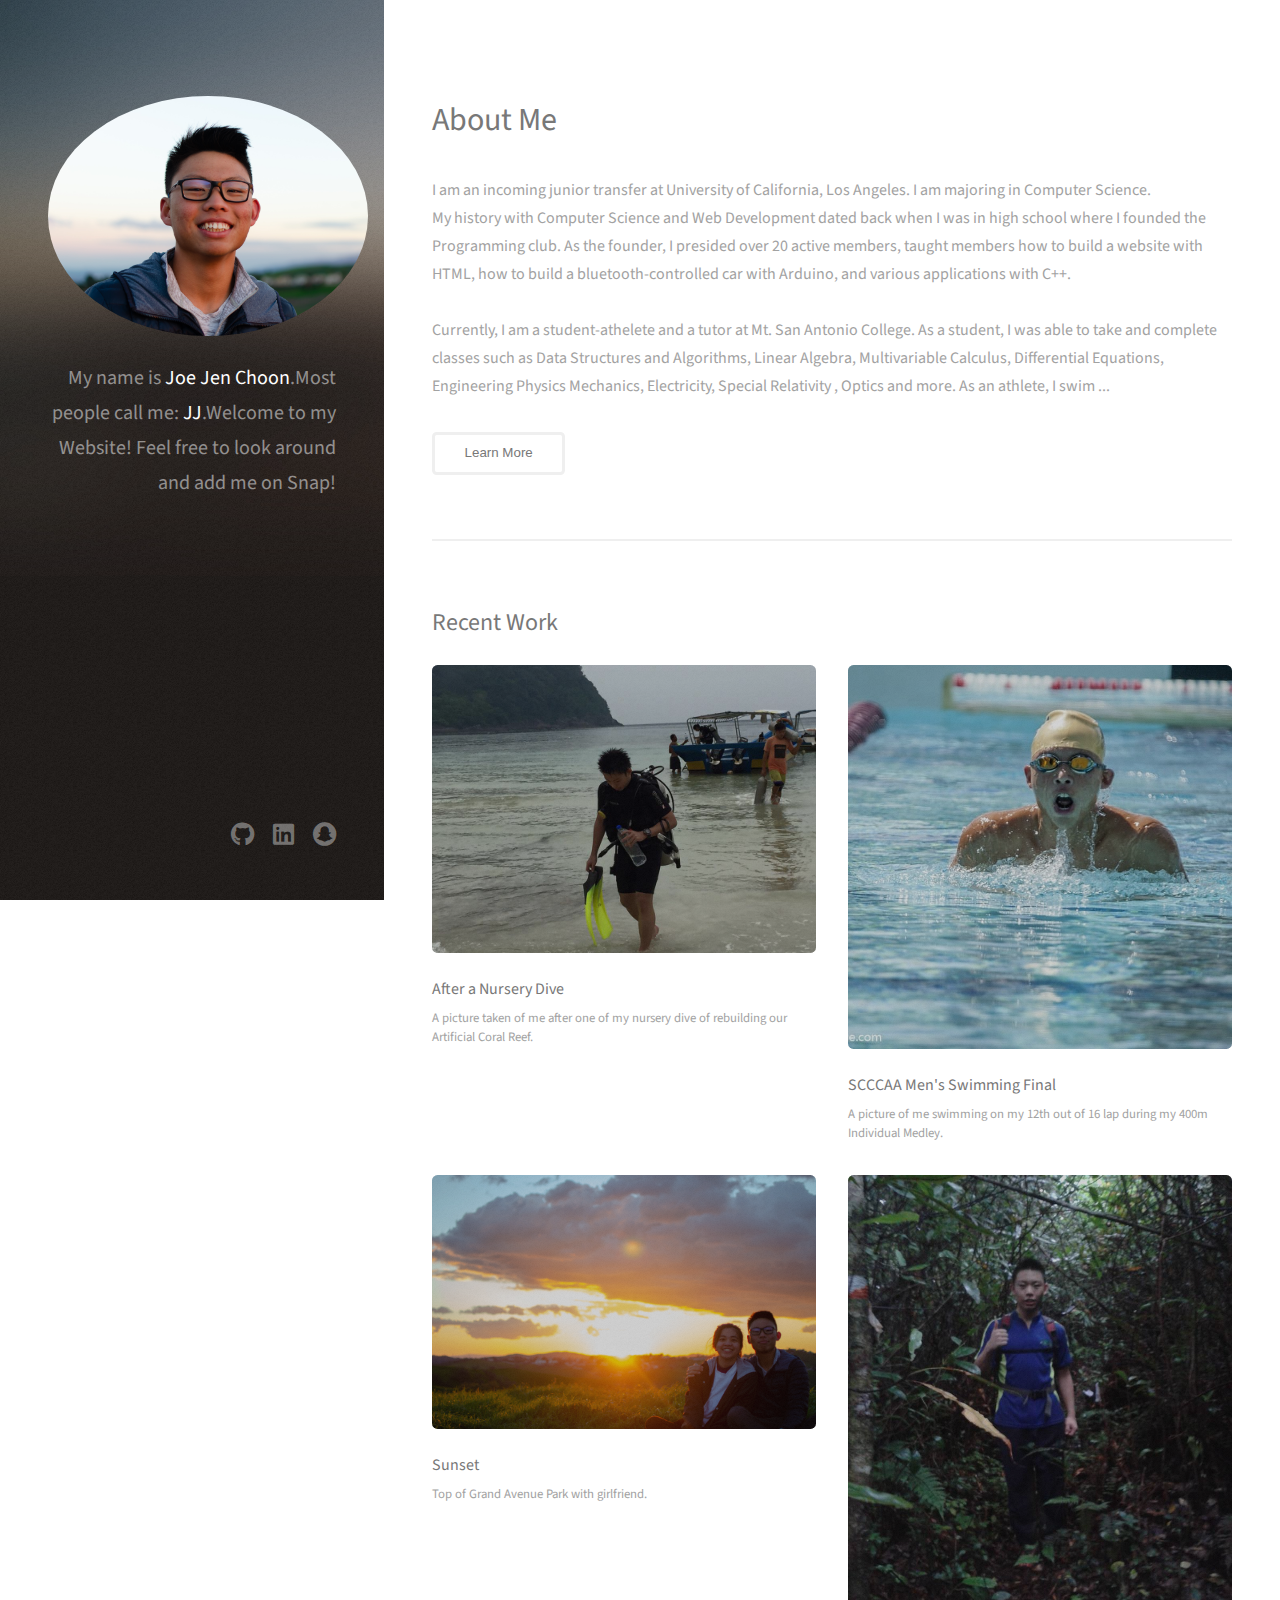
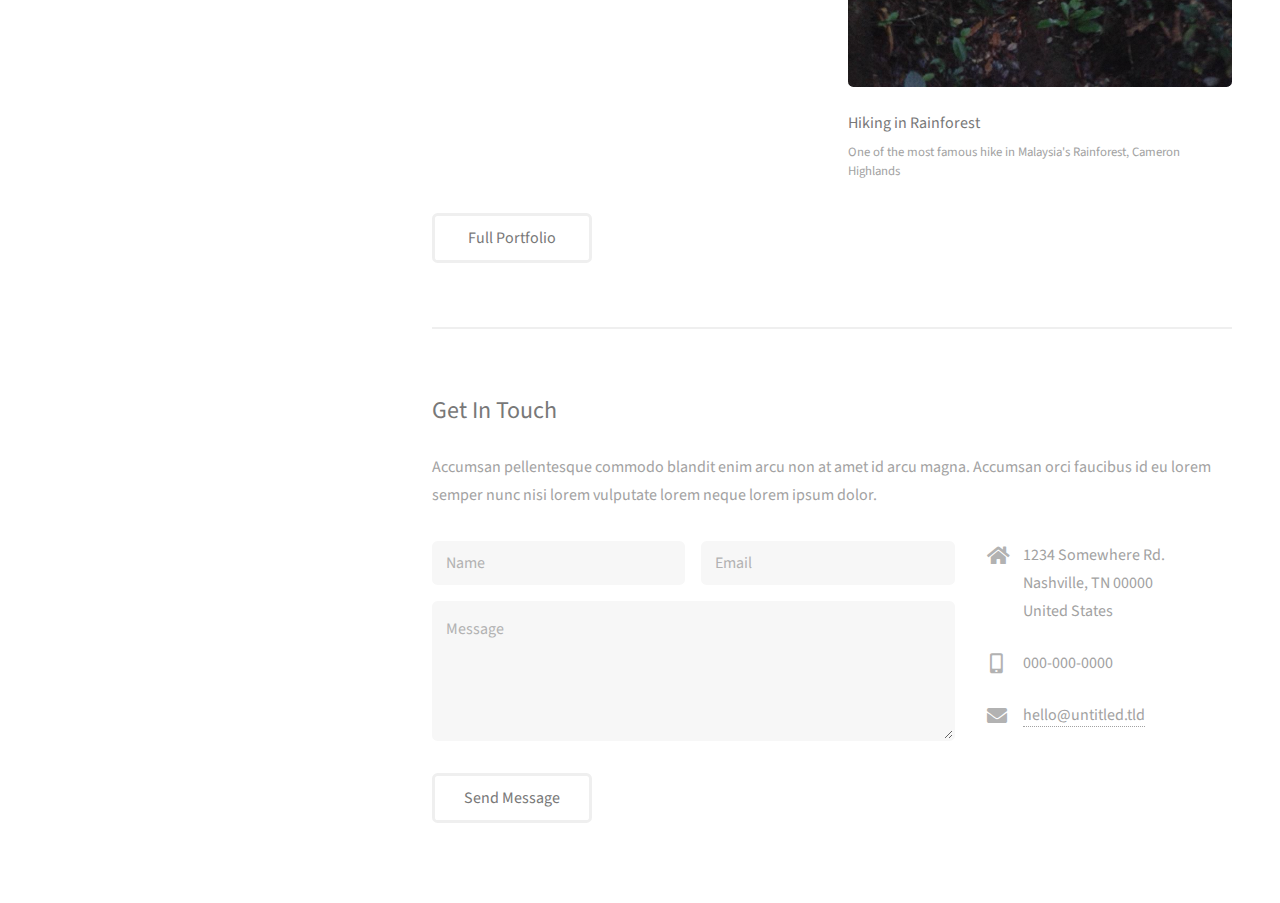
==== commit 0879a850: "Fixed a bug" ====
--- a/index.html
+++ b/index.html
@@ -54,7 +54,6 @@
 							During my free time, I like to play badminton, table tennis, and other sports. I also enjoy playing guitar and video games. Recently, I have taken interest 
 							in stock investing which I am planning to make an app for stocks analyzing during the summer of 2020.</span>
 						</p>
-						<button onclick="myFunction()" id="myBtn"></button>
 						<ul class="actions">
 							<li><button onclick="myFunction()" class="button">Learn More</a></li>
 						</ul>
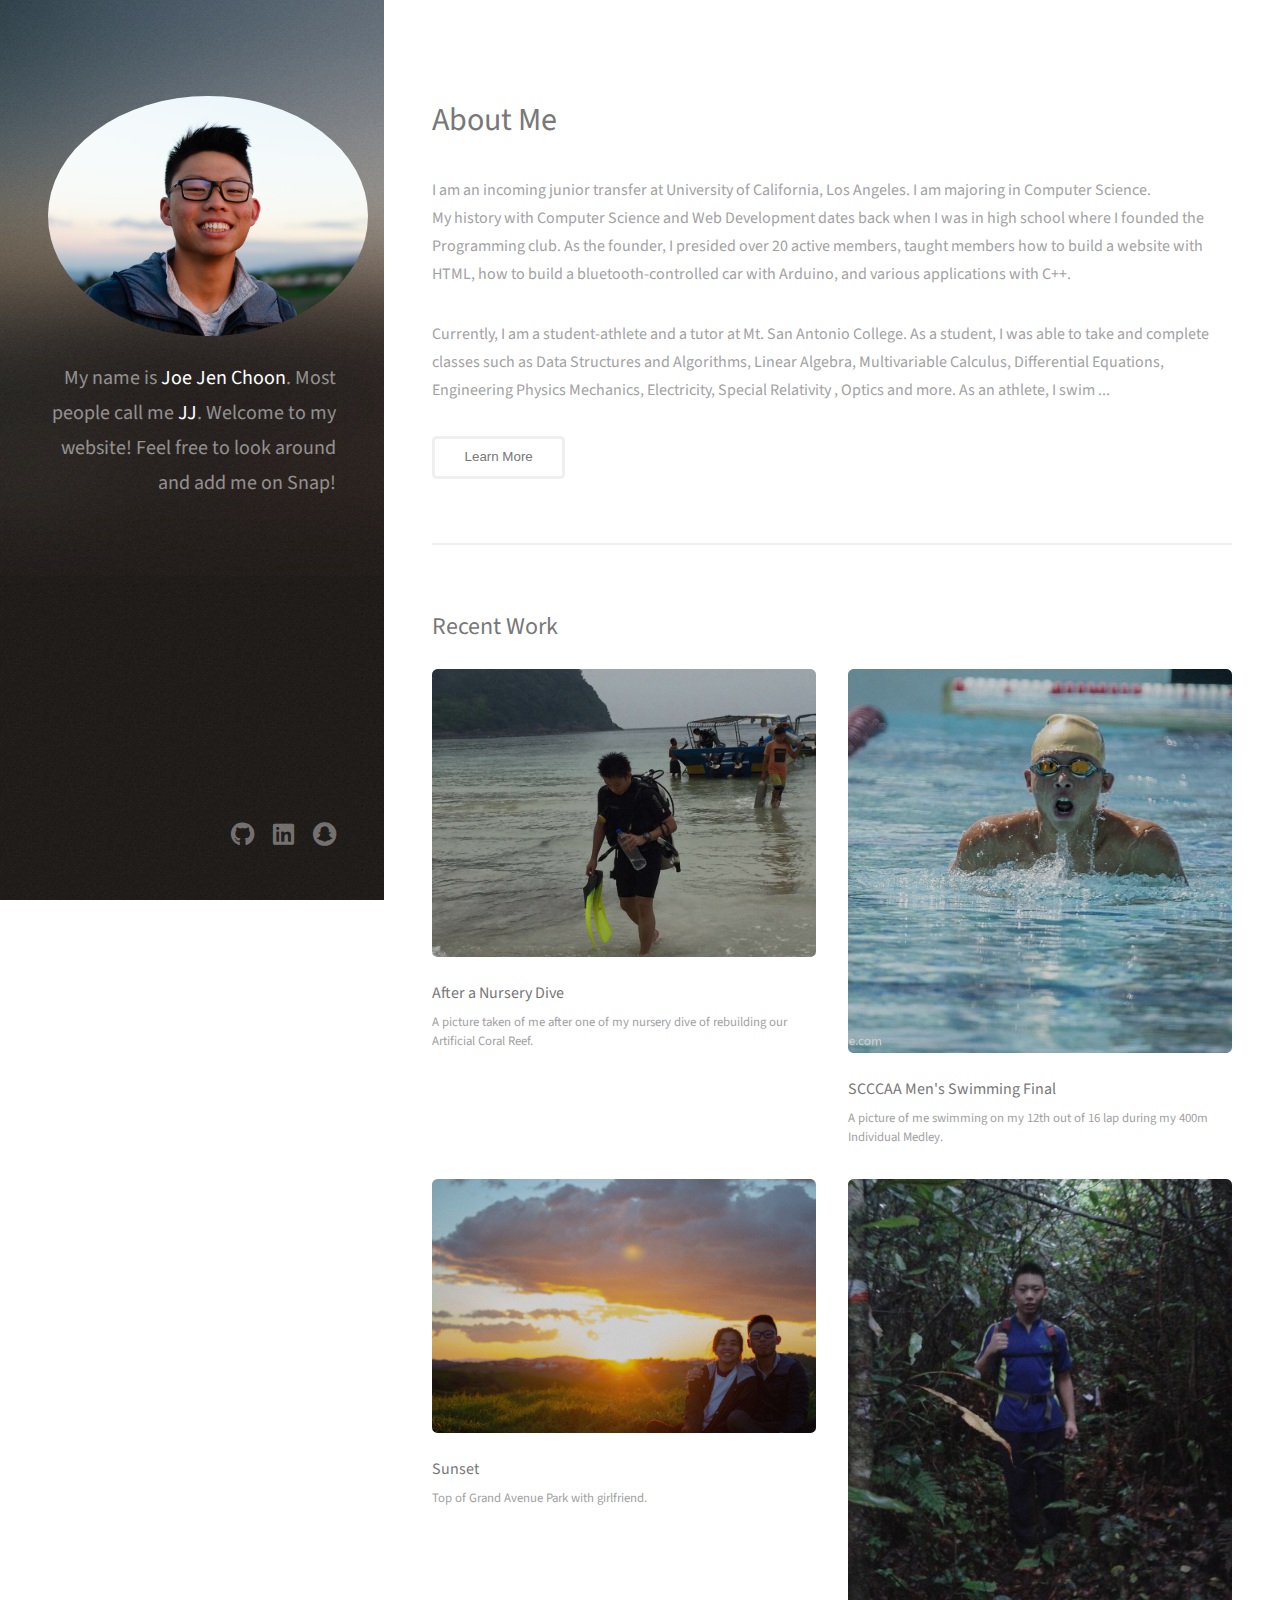
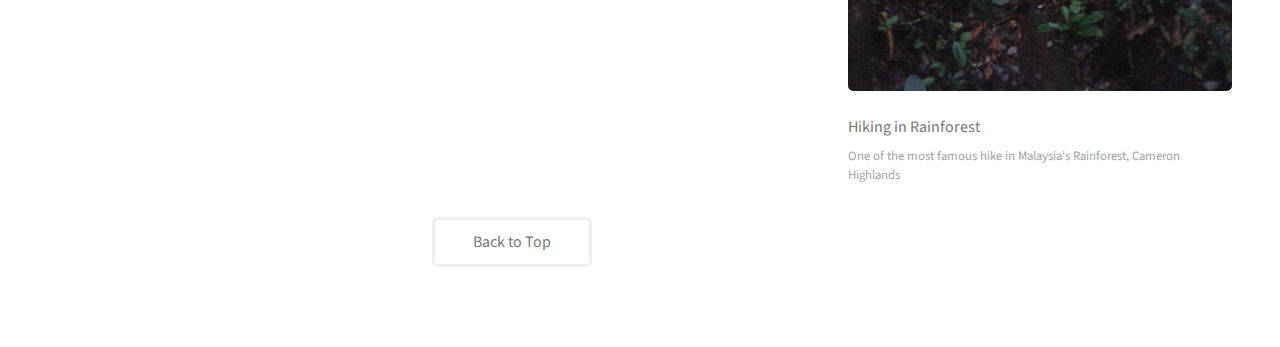
==== commit d0b2d501: "Updated "About Me"" ====
--- a/index.html
+++ b/index.html
@@ -17,7 +17,7 @@
 			<header id="header">
 				<div class="inner">
 					<a href="#" class="image avatar"><img src="images/DSC_0055.jpg" alt="" /></a>
-					<h1>My name is <strong>Joe Jen Choon</strong>.<br />Most people call me: <strong>JJ</strong>.<br />Welcome to my Website!
+					<h1>My name is <strong>Joe Jen Choon</strong>. <br>Most people call me <strong>JJ</strong>. <br>Welcome to my website!
 					<br />Feel free to look around and add me on Snap!
 					</h1>
 				</div>
@@ -34,23 +34,28 @@
 							#more {display: none;}
 							</style>
 						</header>
-						<p>I am an incoming junior transfer at University of California, Los Angeles. I am majoring in Computer Science.<br />
-							My history with Computer Science and Web Development dated back when I was in high school where I founded the Programming club.
+						<p>I am an incoming junior transfer at University of California, Los Angeles. I am majoring in Computer Science. <br />
+							My history with Computer Science and Web Development dates back when I was in high school where I founded the Programming club.
 							As the founder, I presided over 20 active members, taught members how to build a website with HTML, how to build a bluetooth-controlled 
-							car with Arduino, and various applications with C++.<br /><br />
-							Currently, I am a student-athelete and a tutor at Mt. San Antonio College. As a student, I was able to take and complete classes such as 
+							car with Arduino, and various applications with C++.
+						</p>
+						<p>
+							Currently, I am a student-athlete and a tutor at Mt. San Antonio College. As a student, I was able to take and complete classes such as
 							Data Structures and Algorithms, Linear Algebra, Multivariable Calculus, Differential Equations, Engineering Physics Mechanics, Electricity, Special Relativity 
 							, Optics and more. As an athlete, I swim
-							<span id="dots">...</span><span id="more"> 
+							<span id="dots">...</span>
+							<span id="more">
 							and was the SCCCAA Men's Swimming Champion of over 12 Colleges in Southern California. 
 							As a tutor, I am in charge of assisting and mentoring over 60,000 college students with their studies, tutoring Computer Science, Calculus, and 
-							Engineering Physics Mechanics.<br /><br />
-							Aside from swimming competetively, I was a Water Safety Intructor(swim teacher) and lifegurad at my high school during the summer. 
-							Furthermore, I was also a certified SCUBA diver and was involved in Turtle and Coral Reef Conservation in Malaysia where we SCUBA dive to plant and rebuild 
-							an artificial coral reefs and collect sea turtle eggs to protect them from real life poachers, crabs, snakes, and other predators. This is because 
-							like the Orang Utan is to its Rainforest, sea turtles are rapidly disappearing and currently, I am
+							Engineering Physics Mechanics.<br><br>
+
+							Aside from swimming competitively, I was a Water Safety Instructor(swim teacher) and lifeguard at my high school during the summer.
+							Furthermore, I was also a certified SCUBA diver and was involved in Turtle and Coral Reef Conservation in Malaysia where we SCUBA dive to plant and rebuild
+							artificial coral reefs and collect sea turtle eggs to protect them from real life poachers, crabs, snakes, and other predators. This is because
+							like the orangutan is to its rainforest, sea turtles are rapidly disappearing and currently, I am
 							 taking classes on Marine Biology to learn more about the coral reefs and other sea animals so that I have a better understanding about the ocean that
-							 I want to protect.<br /><br />
+							I want to protect.<br><br>
+
 							During my free time, I like to play badminton, table tennis, and other sports. I also enjoy playing guitar and video games. Recently, I have taken interest 
 							in stock investing which I am planning to make an app for stocks analyzing during the summer of 2020.</span>
 						</p>
@@ -59,20 +64,20 @@
 						</ul>
 					</section>
 					<script>
-function myFunction() {
-  var dots = document.getElementById("dots");
-  var moreText = document.getElementById("more");
-  var btnText = document.getElementById("myBtn");
-
-  if (dots.style.display === "none") {
-    dots.style.display = "inline";
-    moreText.style.display = "none";
-  } else {
-    dots.style.display = "none";
-    moreText.style.display = "inline";
-  }
-}
-</script>
+							function myFunction() {
+							  var dots = document.getElementById("dots");
+							  var moreText = document.getElementById("more");
+							  var btnText = document.getElementById("myBtn");
+
+							  if (dots.style.display === "none") {
+								dots.style.display = "inline";
+								moreText.style.display = "none";
+							  } else {
+								dots.style.display = "none";
+								moreText.style.display = "inline";
+							  }
+							}
+					</script>
 				<!-- Two -->
 					<section id="two">
 						<h2>Recent Work</h2>
@@ -99,11 +104,12 @@
 							</article>
 						</div>
 						<ul class="actions">
-							<li><a href="#" class="button">Full Portfolio</a></li>
+							<li><a href="#" class="button">Back to Top</a></li>
 						</ul>
 					</section>
 
 				<!-- Three -->
+				<!--
 					<section id="three">
 						<h2>Get In Touch</h2>
 						<p>Accumsan pellentesque commodo blandit enim arcu non at amet id arcu magna. Accumsan orci faucibus id eu lorem semper nunc nisi lorem vulputate lorem neque lorem ipsum dolor.</p>
@@ -140,7 +146,7 @@
 							</div>
 						</div>
 					</section>
-
+				-->
 				<!-- Four -->
 				<!--
 					<section id="four">
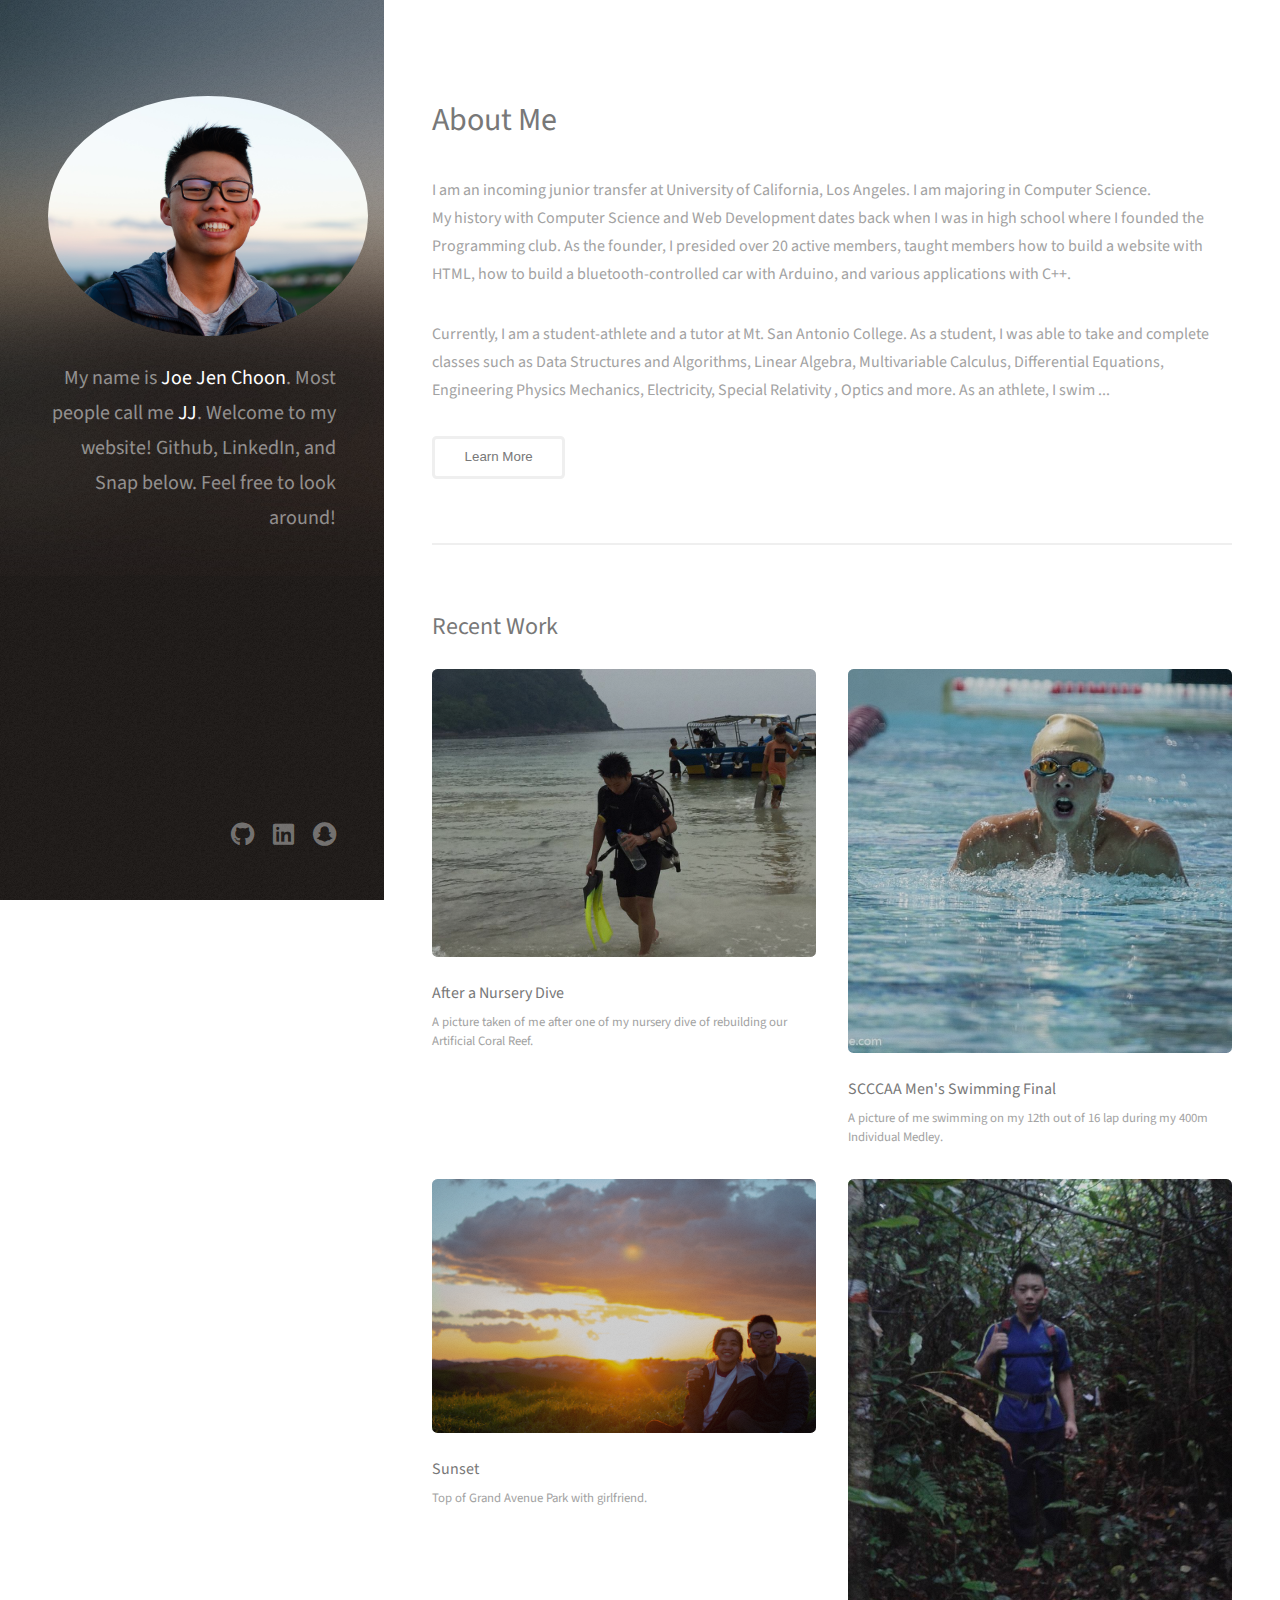
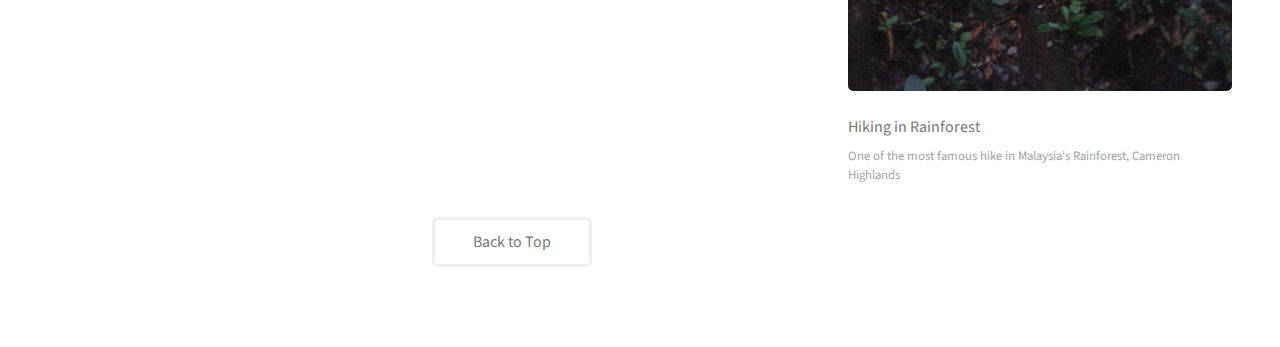
==== commit e8de5dcd: "Minor fix on icons" ====
--- a/index.html
+++ b/index.html
@@ -18,7 +18,8 @@
 				<div class="inner">
 					<a href="#" class="image avatar"><img src="images/DSC_0055.jpg" alt="" /></a>
 					<h1>My name is <strong>Joe Jen Choon</strong>. <br>Most people call me <strong>JJ</strong>. <br>Welcome to my website!
-					<br />Feel free to look around and add me on Snap!
+						<br />Github, LinkedIn, and Snap below.
+					<br />Feel free to look around!
 					</h1>
 				</div>
 			</header>
@@ -471,7 +472,7 @@
 			<footer id="footer">
 				<div class="inner">
 					<ul class="icons">
-						<li><a href="https://github.com/jjwastaken?tab=repositories" class="icon brands fa-github"><span class="label">Github</span></a></li>
+						<li><a href="https://github.com/jjwastaken" class="icon brands fa-github"><span class="label">Github</span></a></li>
 						<li><a href="https://www.linkedin.com/in/joe-jen-choon-56b8051a4/" class="icon brands fa-linkedin"><span class="label">LinkedIn</span></a></li>
 						<li><a href="images/fulls/Snapchat.jpg" class="icon brands fa-snapchat"><span class="label">Snapchat</span></a></li>
 				</div>
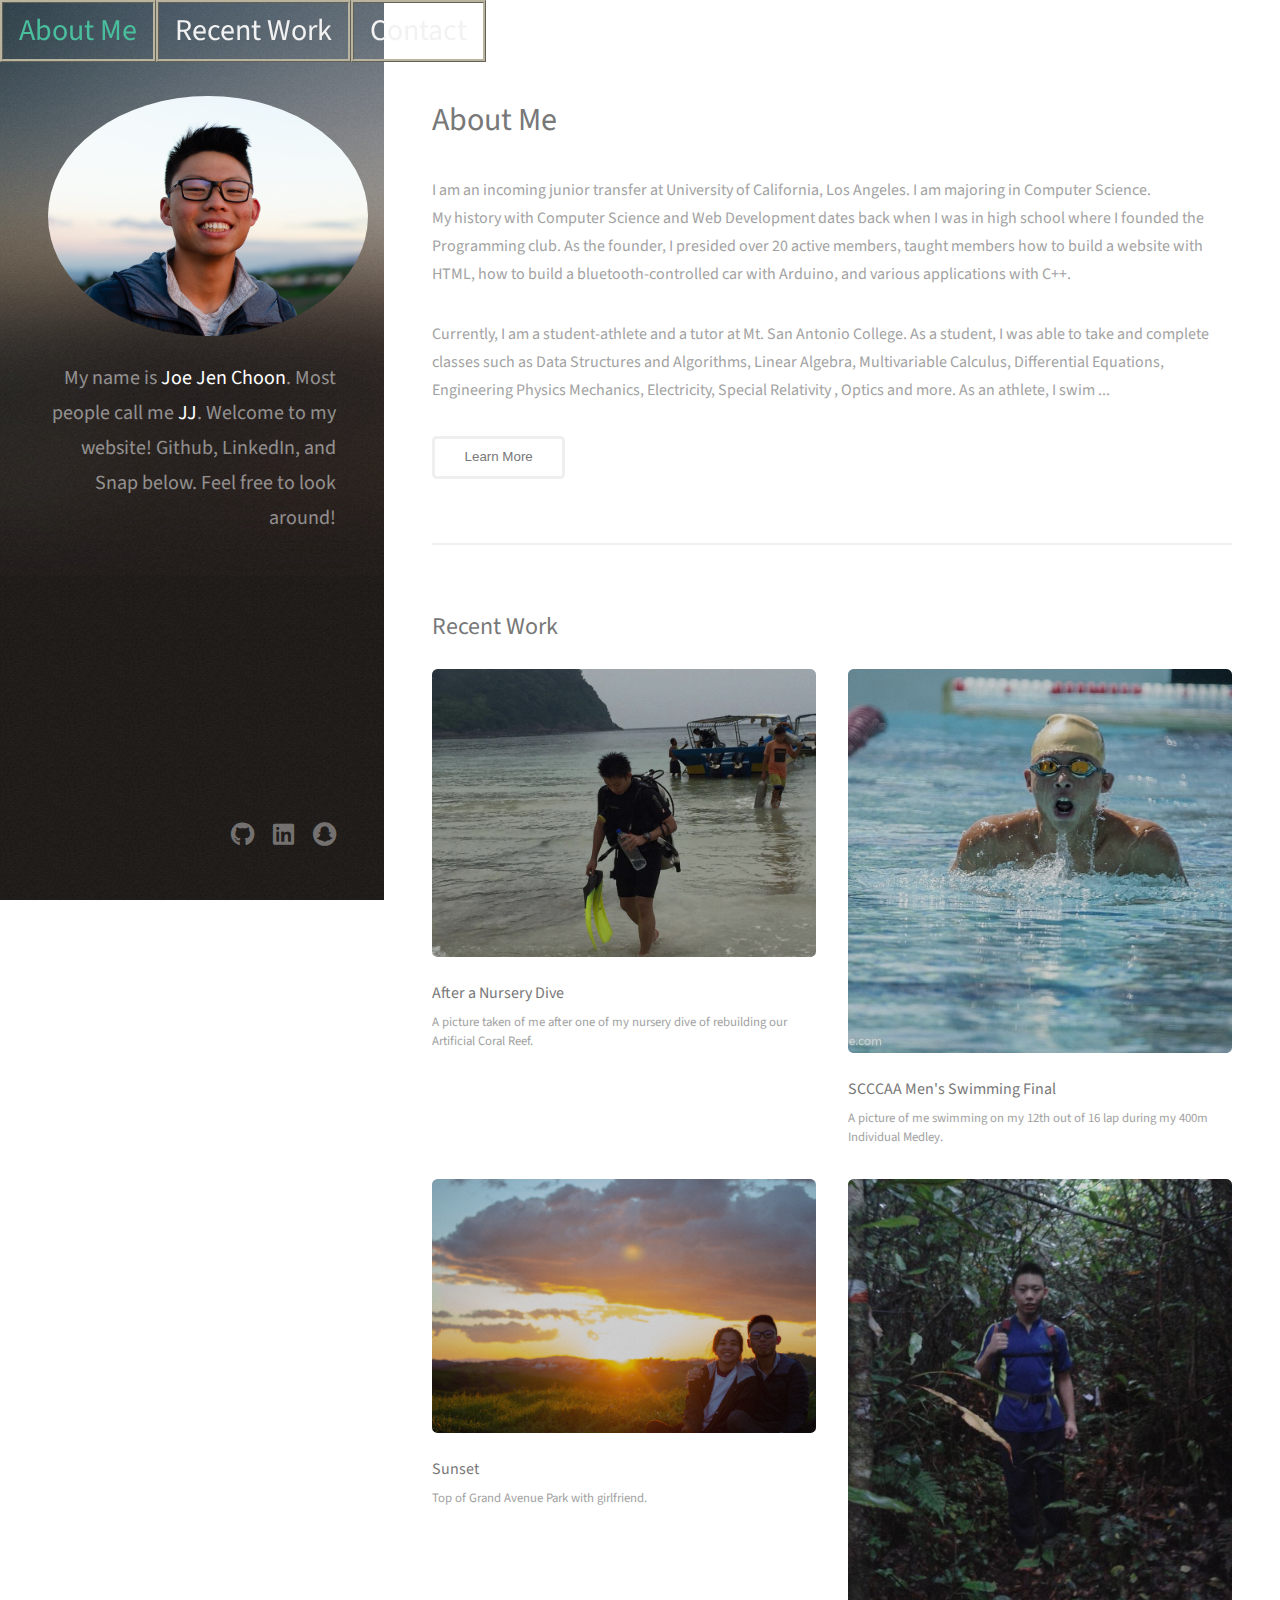
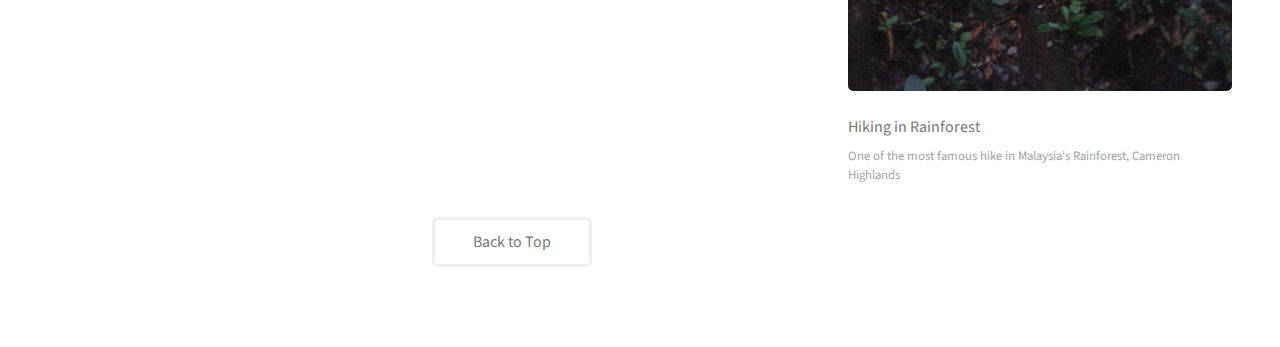
==== commit fcea1144: "Added a top navigation bar" ====
--- a/index.html
+++ b/index.html
@@ -23,10 +23,13 @@
 					</h1>
 				</div>
 			</header>
-
+		<div class="topnav">
+			<a class="please" href="#main">About Me</a>
+			<a href="#two">Recent Work</a>
+			<a href="#contact">Contact</a>
+		</div>
 		<!-- Main -->
 			<div id="main">
-
 				<!-- One -->
 					<section id="one">
 						<header class="major">
--- a/assets/css/main.css
+++ b/assets/css/main.css
@@ -3194,6 +3194,36 @@
 
 	}
 
+    .topnav {
+        overflow: hidden;
+        background-color:;
+	position: fixed; 
+  	top: 0; 
+  	width: 100%;
+    }
+
+    .topnav a {
+        float: left;
+        color: #f2f2f2;
+        text-align: center;
+        padding: 14px 16px;
+        text-decoration: none;
+        font-size: 30px;
+	border: ridge #b8b4a0;
+    }
+
+    .topnav a:hover {
+        background-color:;
+        color: white;
+    }
+
+    .topnav a.please {
+        background-color:;
+	color: #f2f2f2;
+        /* color: #6b6a67; */
+
+    }
+
 /* XSmall */
 
 	@media screen and (max-width: 480px) {
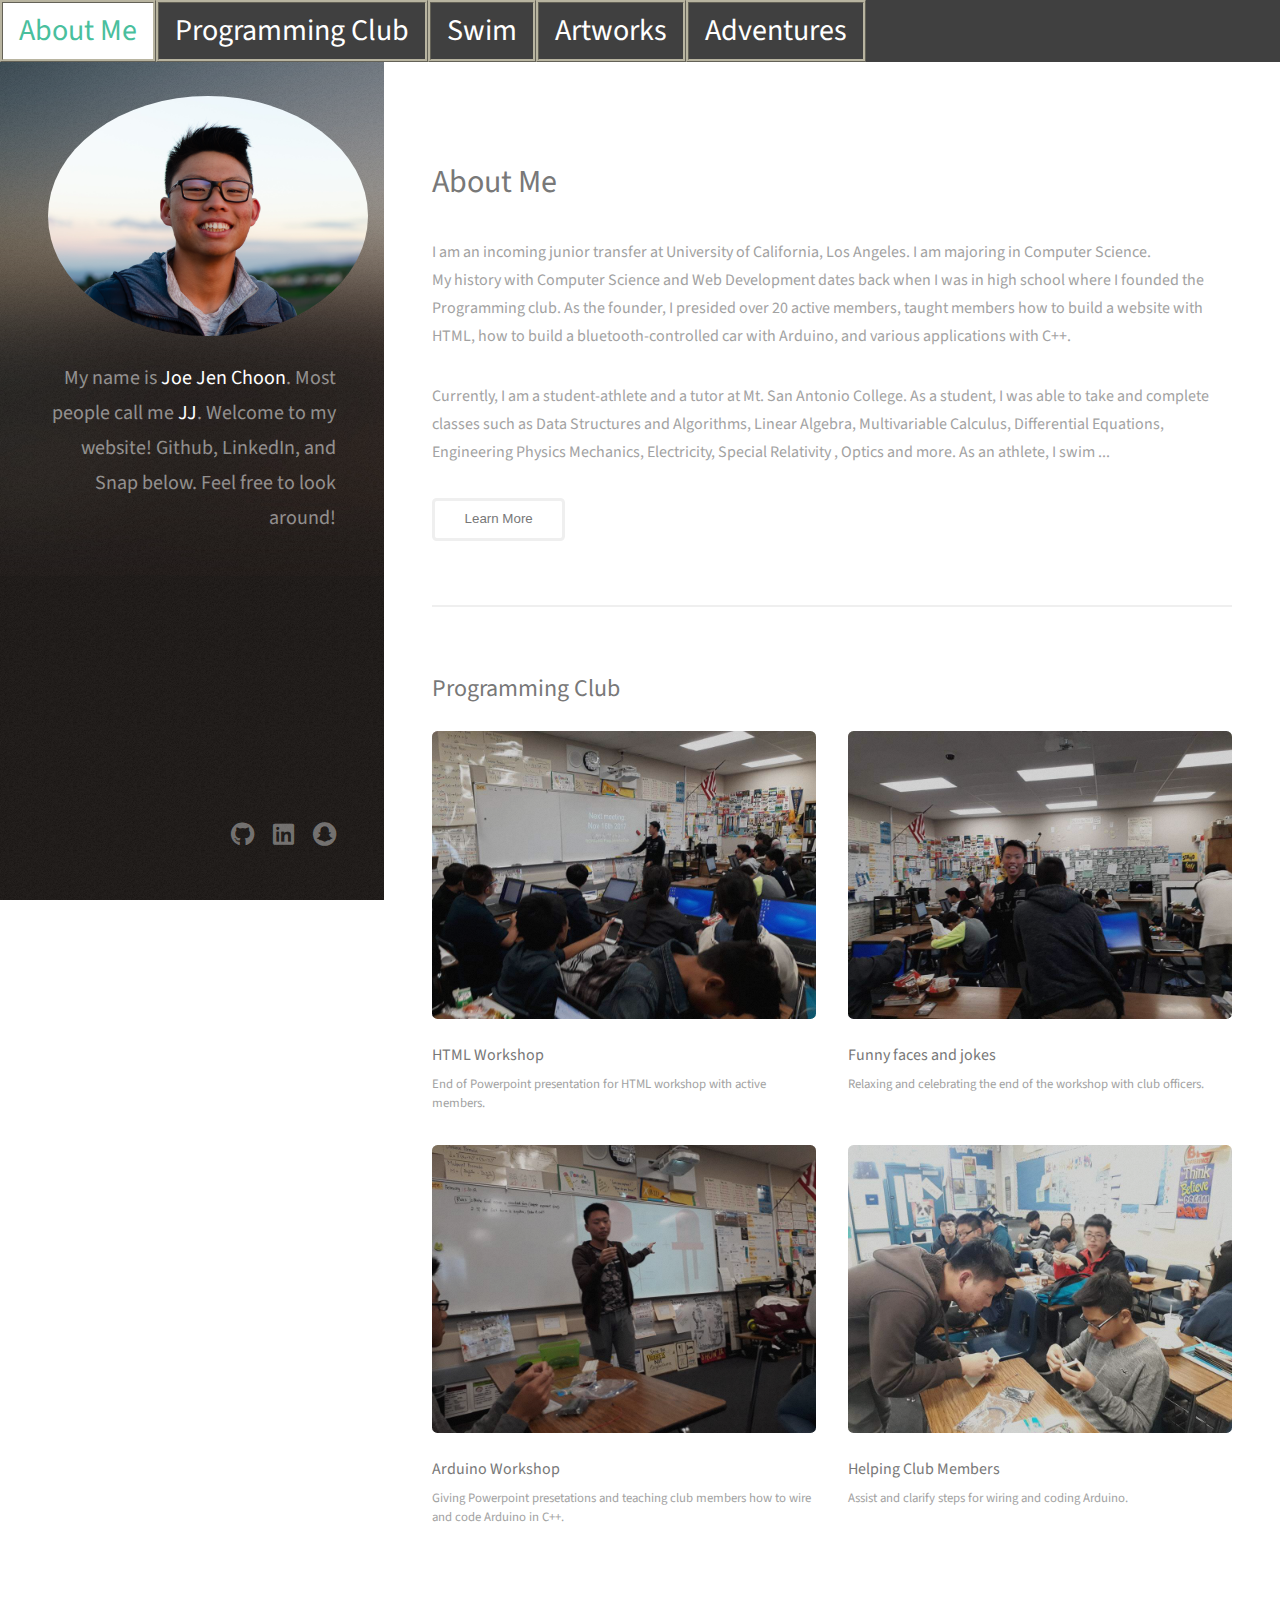
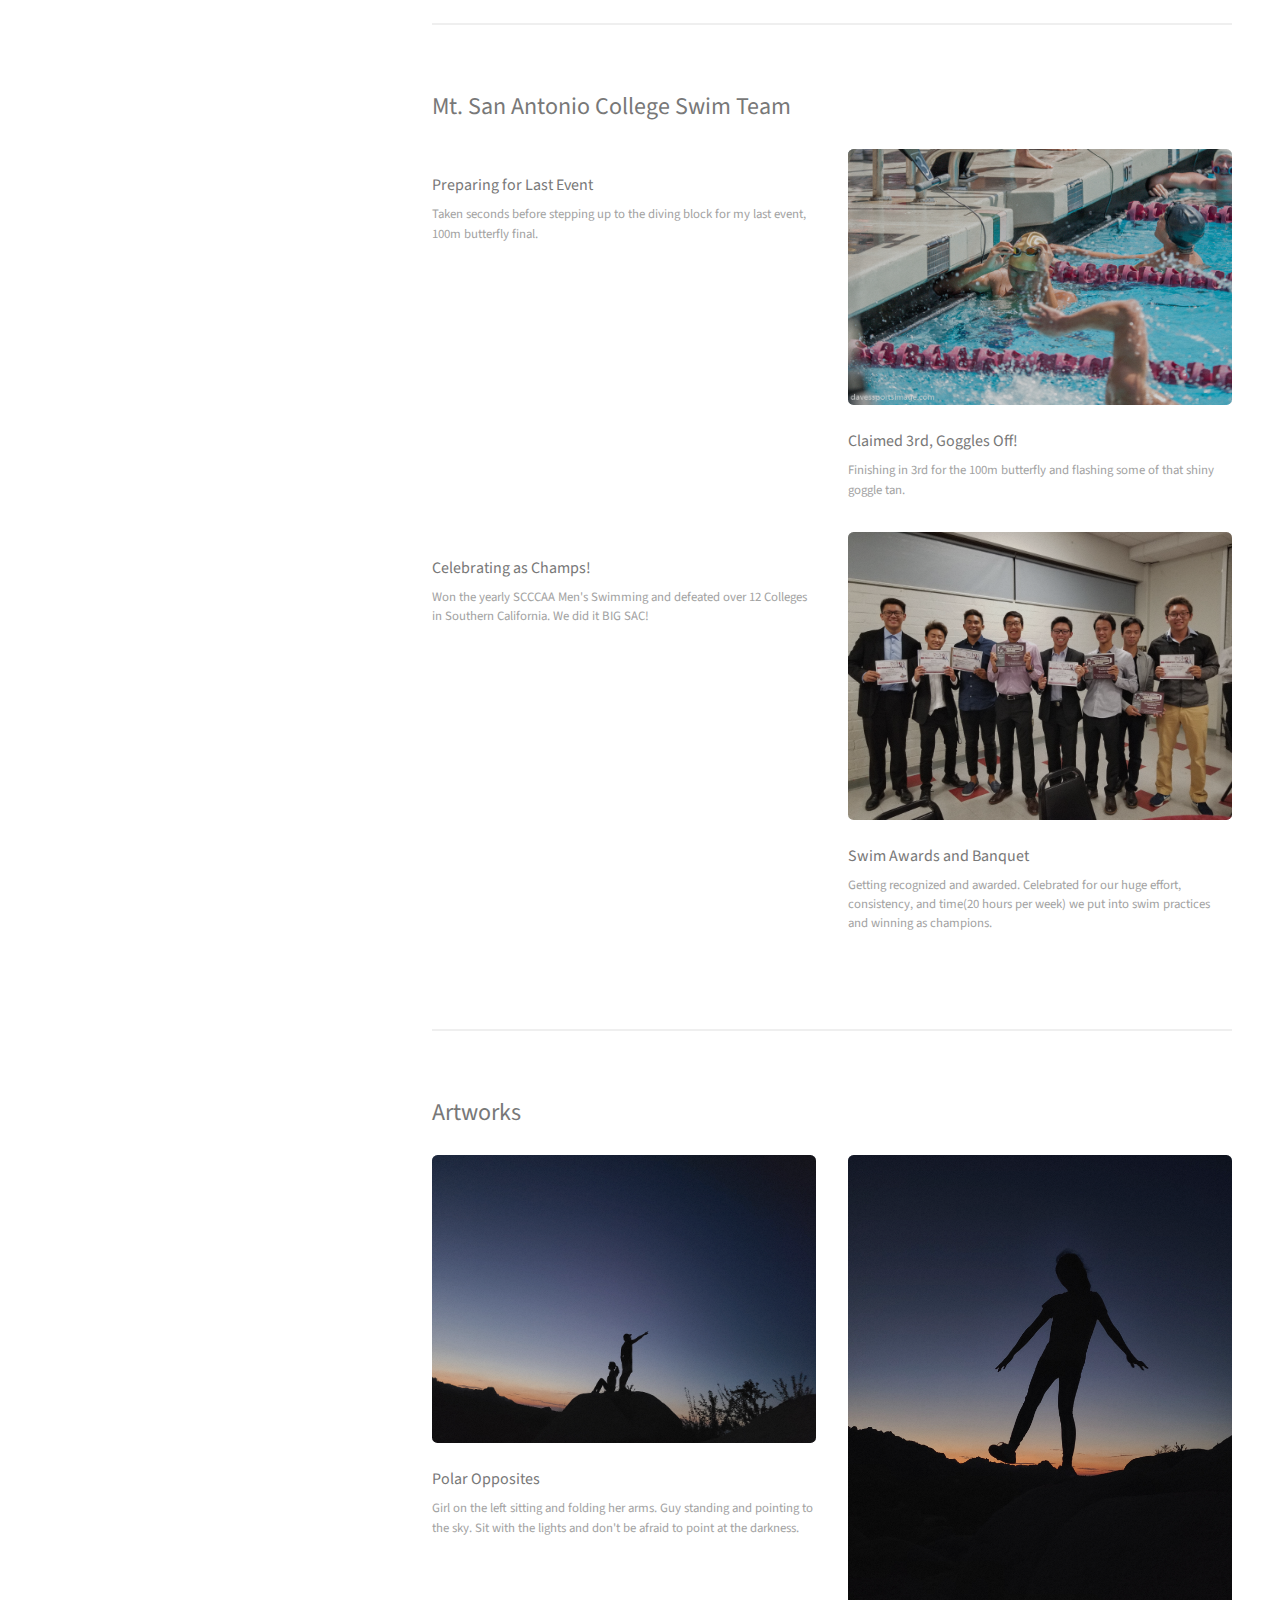
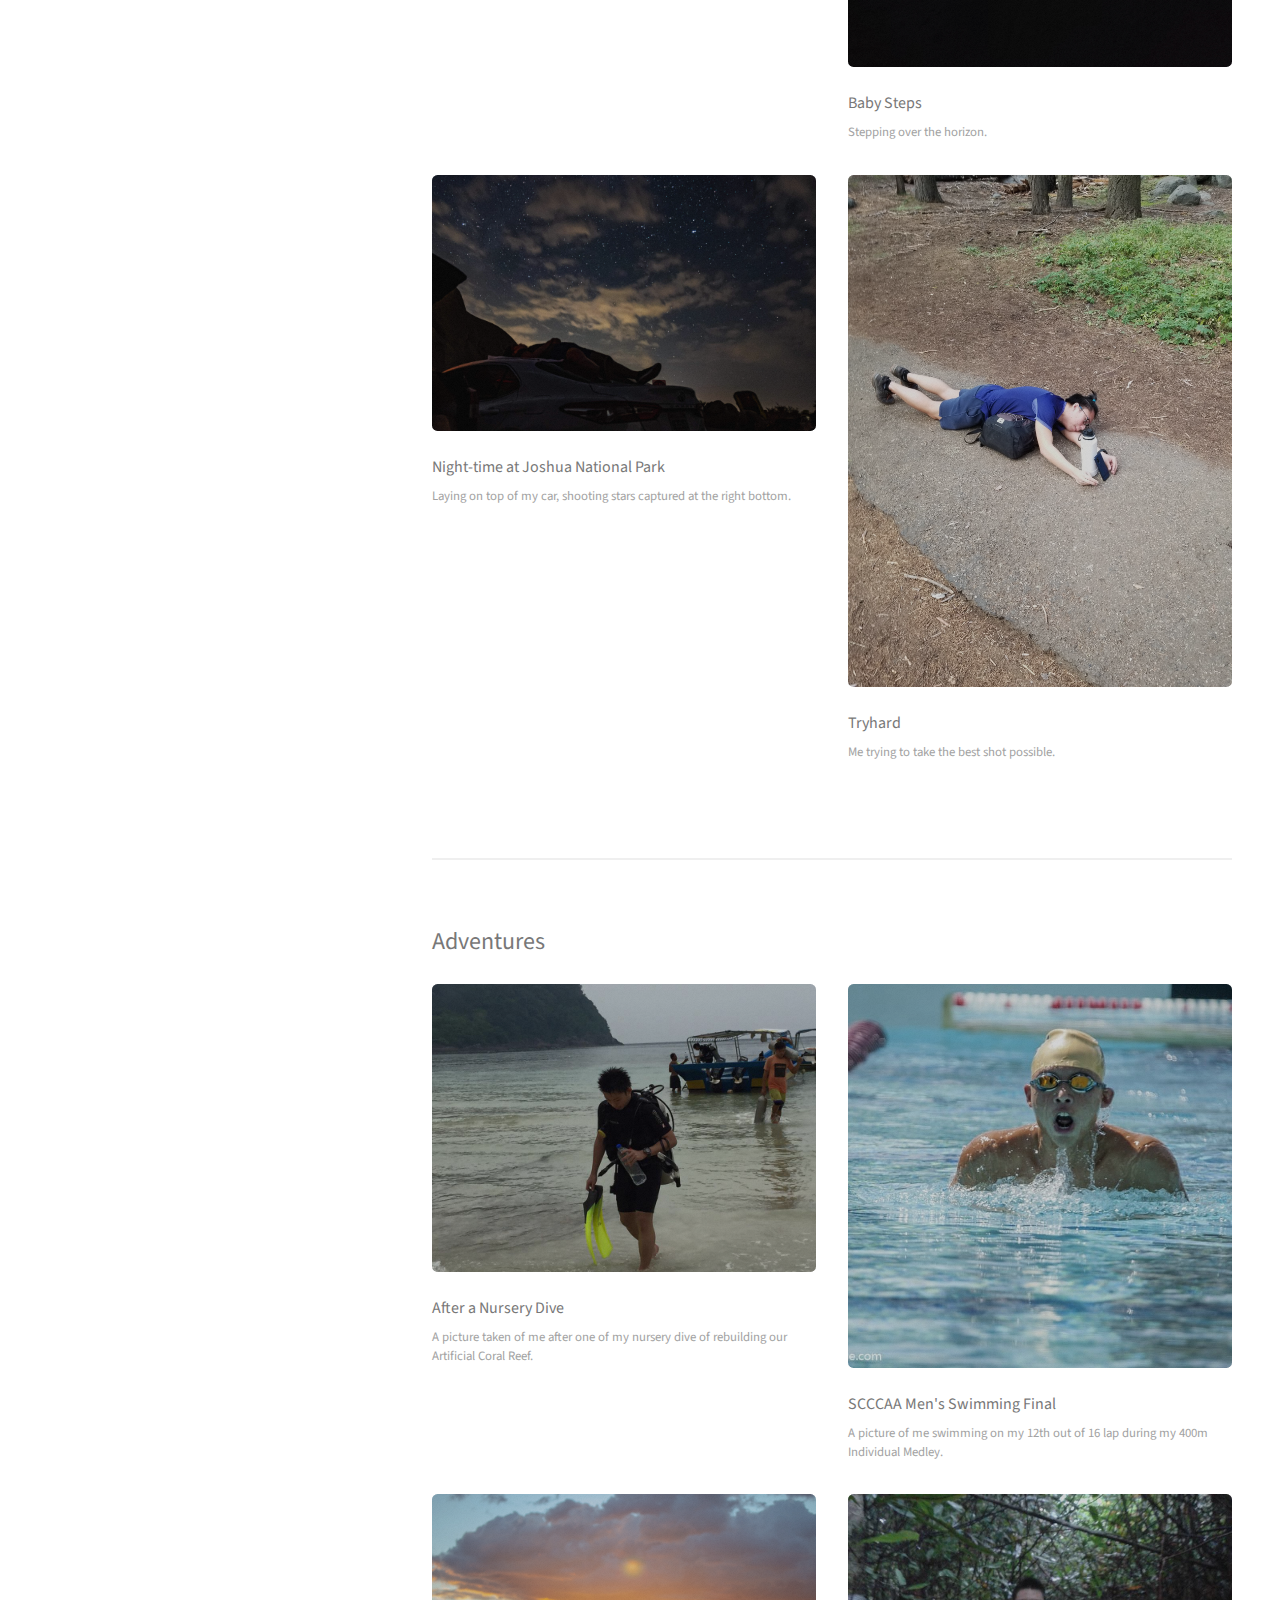
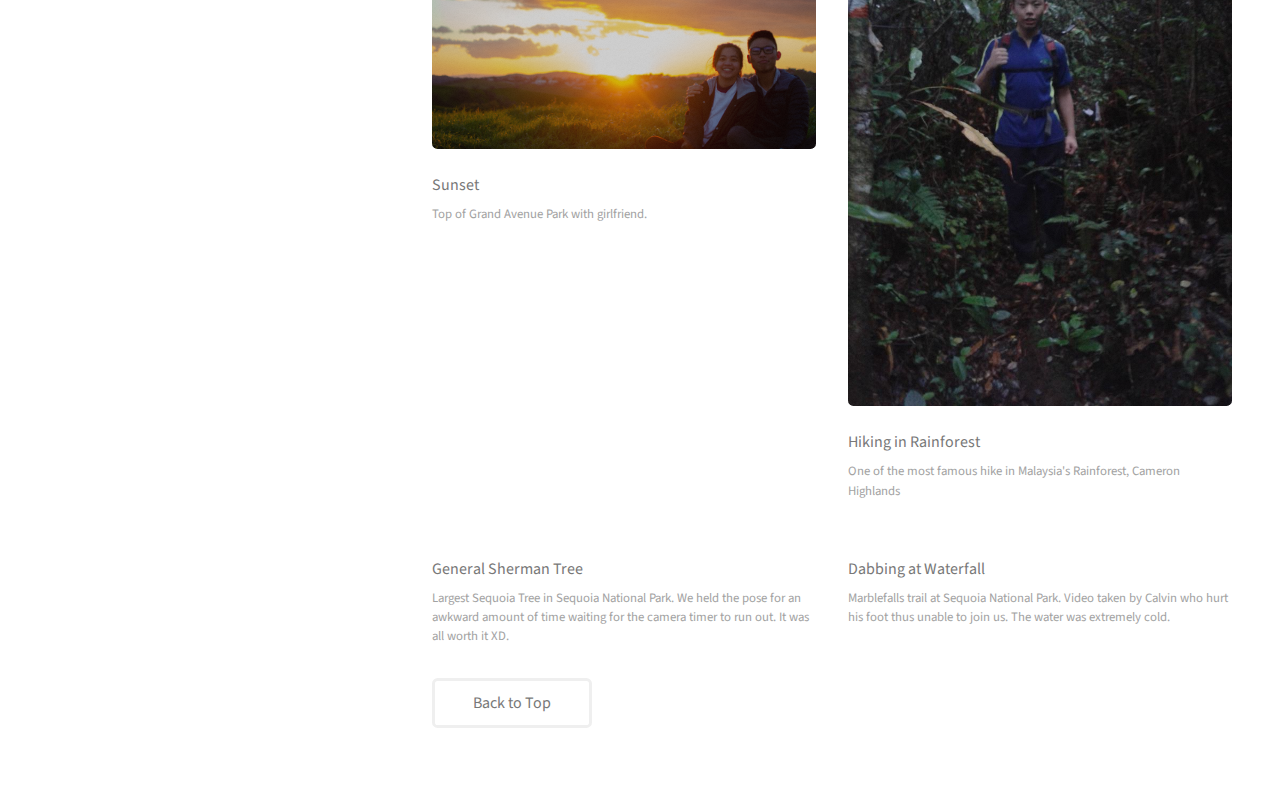
==== commit cf4182a0: "Added 3 new sections, Programming Club, Swimming, and Artworks." ====
--- a/index.html
+++ b/index.html
@@ -1,4 +1,4 @@
-<!DOCTYPE HTML>
+﻿<!DOCTYPE HTML>
 <!--
 	Strata by HTML5 UP
 	html5up.net | @ajlkn
@@ -25,8 +25,10 @@
 			</header>
 		<div class="topnav">
 			<a class="please" href="#main">About Me</a>
-			<a href="#two">Recent Work</a>
-			<a href="#contact">Contact</a>
+			<a href="#two">Programming Club</a>
+			<a href="#three">Swim</a>
+			<a href="#four">Artworks</a>
+			<a href="#five">Adventures</a>
 		</div>
 		<!-- Main -->
 			<div id="main">
@@ -38,7 +40,7 @@
 							#more {display: none;}
 							</style>
 						</header>
-						<p>I am an incoming junior transfer at University of California, Los Angeles. I am majoring in Computer Science. <br />
+						<p> I am an incoming junior transfer at University of California, Los Angeles. I am majoring in Computer Science. <br />
 							My history with Computer Science and Web Development dates back when I was in high school where I founded the Programming club.
 							As the founder, I presided over 20 active members, taught members how to build a website with HTML, how to build a bluetooth-controlled 
 							car with Arduino, and various applications with C++.
@@ -64,7 +66,7 @@
 							in stock investing which I am planning to make an app for stocks analyzing during the summer of 2020.</span>
 						</p>
 						<ul class="actions">
-							<li><button onclick="myFunction()" class="button">Learn More</a></li>
+							<li><button onclick="myFunction()" class="button">Learn More</button></li>
 						</ul>
 					</section>
 					<script>
@@ -84,7 +86,91 @@
 					</script>
 				<!-- Two -->
 					<section id="two">
-						<h2>Recent Work</h2>
+						<h2>Programming Club</h2>
+						<div class="row">
+							<article class="col-6 col-12-xsmall work-item">
+								<a href="images/fulls/ClubLecture2.jpg" class="image fit thumb"><img src="images/thumbs/ClubLecture2.jpg" alt="" /></a>
+								<h3>HTML Workshop</h3>
+								<p>End of Powerpoint presentation for HTML workshop with active members.</p>
+							</article>
+							<article class="col-6 col-12-xsmall work-item">
+								<a href="images/fulls/ClubFun.jpg" class="image fit thumb"><img src="images/thumbs/ClubFun.jpg" alt="" /></a>
+								<h3>Funny faces and jokes</h3>
+								<p>Relaxing and celebrating the end of the workshop with club officers.</p>
+							</article>
+							<article class="col-6 col-12-xsmall work-item">
+								<a href="images/fulls/ProgrammingClubLecture.jpg" class="image fit thumb"><img src="images/thumbs/ProgrammingClubLecture.jpg" alt="" /></a>
+								<h3>Arduino Workshop</h3>
+								<p>Giving Powerpoint presetations and teaching club members how to wire and code Arduino in C++.</p>
+							</article>
+							<article class="col-6 col-12-xsmall work-item">
+								<a href="images/fulls/ProgrammingClubHelp.jpg" class="image fit thumb"><img src="images/thumbs/ProgrammingClubHelp.jpg" alt="" /></a>
+								<h3>Helping Club Members</h3>
+								<p>Assist and clarify steps for wiring and coding Arduino.</p>
+							</article>
+						</div>
+					</section>
+
+				<!-- Three -->
+
+					<section id="three">
+						<h2>Mt. San Antonio College Swim Team</h2>
+						<div class="row">
+							<article class="col-6 col-12-xsmall work-item">
+								<a href="images/fulls/prepareSwim.gif" class="image fit thumb"><img src="images/thumbs/prepareSwim.gif" alt="" /></a>
+								<h3>Preparing for Last Event</h3>
+								<p>Taken seconds before stepping up to the diving block for my last event, 100m butterfly final.</p>
+							</article>
+							<article class="col-6 col-12-xsmall work-item">
+								<a href="images/fulls/endSwim.jpg" class="image fit thumb"><img src="images/thumbs/endSwim.jpg" alt="" /></a>
+								<h3>Claimed 3rd, Goggles Off!</h3>
+								<p>Finishing in 3rd for the 100m butterfly and flashing some of that shiny goggle tan.</p>
+							</article>
+							<article class="col-6 col-12-xsmall work-item">
+								<a href="images/fulls/teamSwim.jpg" class="image fit thumb"><img src="images/thumbs/teamSwim.jpg" alt="" /></a>
+								<h3>Celebrating as Champs!</h3>
+								<p>Won the yearly SCCCAA Men's Swimming and defeated over 12 Colleges in Southern California. We did it BIG SAC!</p>
+							</article>
+							<article class="col-6 col-12-xsmall work-item">
+								<a href="images/fulls/teamSwim2.jpg" class="image fit thumb"><img src="images/thumbs/teamSwim2.jpg" alt="" /></a>
+								<h3>Swim Awards and Banquet</h3>
+								<p>Getting recognized and awarded. Celebrated for our huge effort, consistency, and time(20 hours per week) we put into swim practices and winning as champions.</p>
+							</article>
+						</div>
+					</section>
+
+				<!-- Four -->
+
+				<section id="four">
+					<h2>Artworks</h2>
+					<div class="row">
+						<article class="col-6 col-12-xsmall work-item">
+							<a href="images/fulls/pointing.jpg" class="image fit thumb"><img src="images/thumbs/pointing.jpg" alt="" /></a>
+							<h3>Polar Opposites</h3>
+							<p>Girl on the left sitting and folding her arms. Guy standing and pointing to the sky. Sit with the lights and don't be afraid to point at the darkness.</p>
+						</article>
+						<article class="col-6 col-12-xsmall work-item">
+							<a href="images/fulls/steps.jpg" class="image fit thumb"><img src="images/thumbs/steps.jpg" alt="" /></a>
+							<h3>Baby Steps</h3>
+							<p>Stepping over the horizon.</p>
+						</article>
+						<article class="col-6 col-12-xsmall work-item">
+							<a href="images/fulls/timelapse.jpeg" class="image fit thumb"><img src="images/thumbs/timelapse.jpeg" alt="" /></a>
+							<h3>Night-time at Joshua National Park</h3>
+							<p>Laying on top of my car, shooting stars captured at the right bottom.</p>
+						</article>
+						<article class="col-6 col-12-xsmall work-item">
+							<a href="images/fulls/tryhard.jpg" class="image fit thumb"><img src="images/thumbs/tryhard.jpg" alt="" /></a>
+							<h3>Tryhard</h3>
+							<p>Me trying to take the best shot possible.</p>
+						</article>
+					</div>
+				</section>
+
+				<!-- Five -->
+
+					<section id="five">
+						<h2>Adventures</h2>
 						<div class="row">
 							<article class="col-6 col-12-xsmall work-item">
 								<a href="images/fulls/SCUBA down.jpg" class="image fit thumb"><img src="images/thumbs/SCUBA down.jpg" alt="" /></a>
@@ -105,6 +191,16 @@
 								<a href="images/fulls/hiking cameron.jpg" class="image fit thumb"><img src="images/thumbs/hiking cameron.jpg" alt="" /></a>
 								<h3>Hiking in Rainforest</h3>
 								<p>One of the most famous hike in Malaysia's Rainforest, Cameron Highlands</p>
+							</article>
+							<article class="col-6 col-12-xsmall work-item">
+								<a href="images/fulls/GeneralSherman.jpg" class="image fit thumb"><img src="images/thumbs/GeneralSherman.jpg" alt="" /></a>
+								<h3>General Sherman Tree</h3>
+								<p>Largest Sequoia Tree in Sequoia National Park. We held the pose for an awkward amount of time waiting for the camera timer to run out. It was all worth it XD.</p>
+							</article>
+							<article class="col-6 col-12-xsmall work-item">
+								<a href="images/fulls/DabbingWaterfall.gif" class="image fit thumb"><img src="images/thumbs/DabbingWaterfall.gif" alt="" /></a>
+								<h3>Dabbing at Waterfall</h3>
+								<p>Marblefalls trail at Sequoia National Park. Video taken by Calvin who hurt his foot thus unable to join us. The water was extremely cold.</p>
 							</article>
 						</div>
 						<ul class="actions">
@@ -112,7 +208,7 @@
 						</ul>
 					</section>
 
-				<!-- Three -->
+
 				<!--
 					<section id="three">
 						<h2>Get In Touch</h2>
--- a/assets/css/main.css
+++ b/assets/css/main.css
@@ -3196,30 +3196,30 @@
 
     .topnav {
         overflow: hidden;
-        background-color:;
-	position: fixed; 
-  	top: 0; 
-  	width: 100%;
+        background-color: #404040;
+	    position: relative;
+  	    top: 0;
+  	    width: 100%;
     }
 
     .topnav a {
         float: left;
-        color: #f2f2f2;
+        color: white;
         text-align: center;
         padding: 14px 16px;
         text-decoration: none;
         font-size: 30px;
-	border: ridge #b8b4a0;
+	    border: ridge #b8b4a0;
     }
 
     .topnav a:hover {
-        background-color:;
+        background-color: white;
         color: white;
     }
 
-    .topnav a.please {
+    .topnav a.please {  /* about me */
         background-color:;
-	color: #f2f2f2;
+	    color: white;
         /* color: #6b6a67; */
 
     }
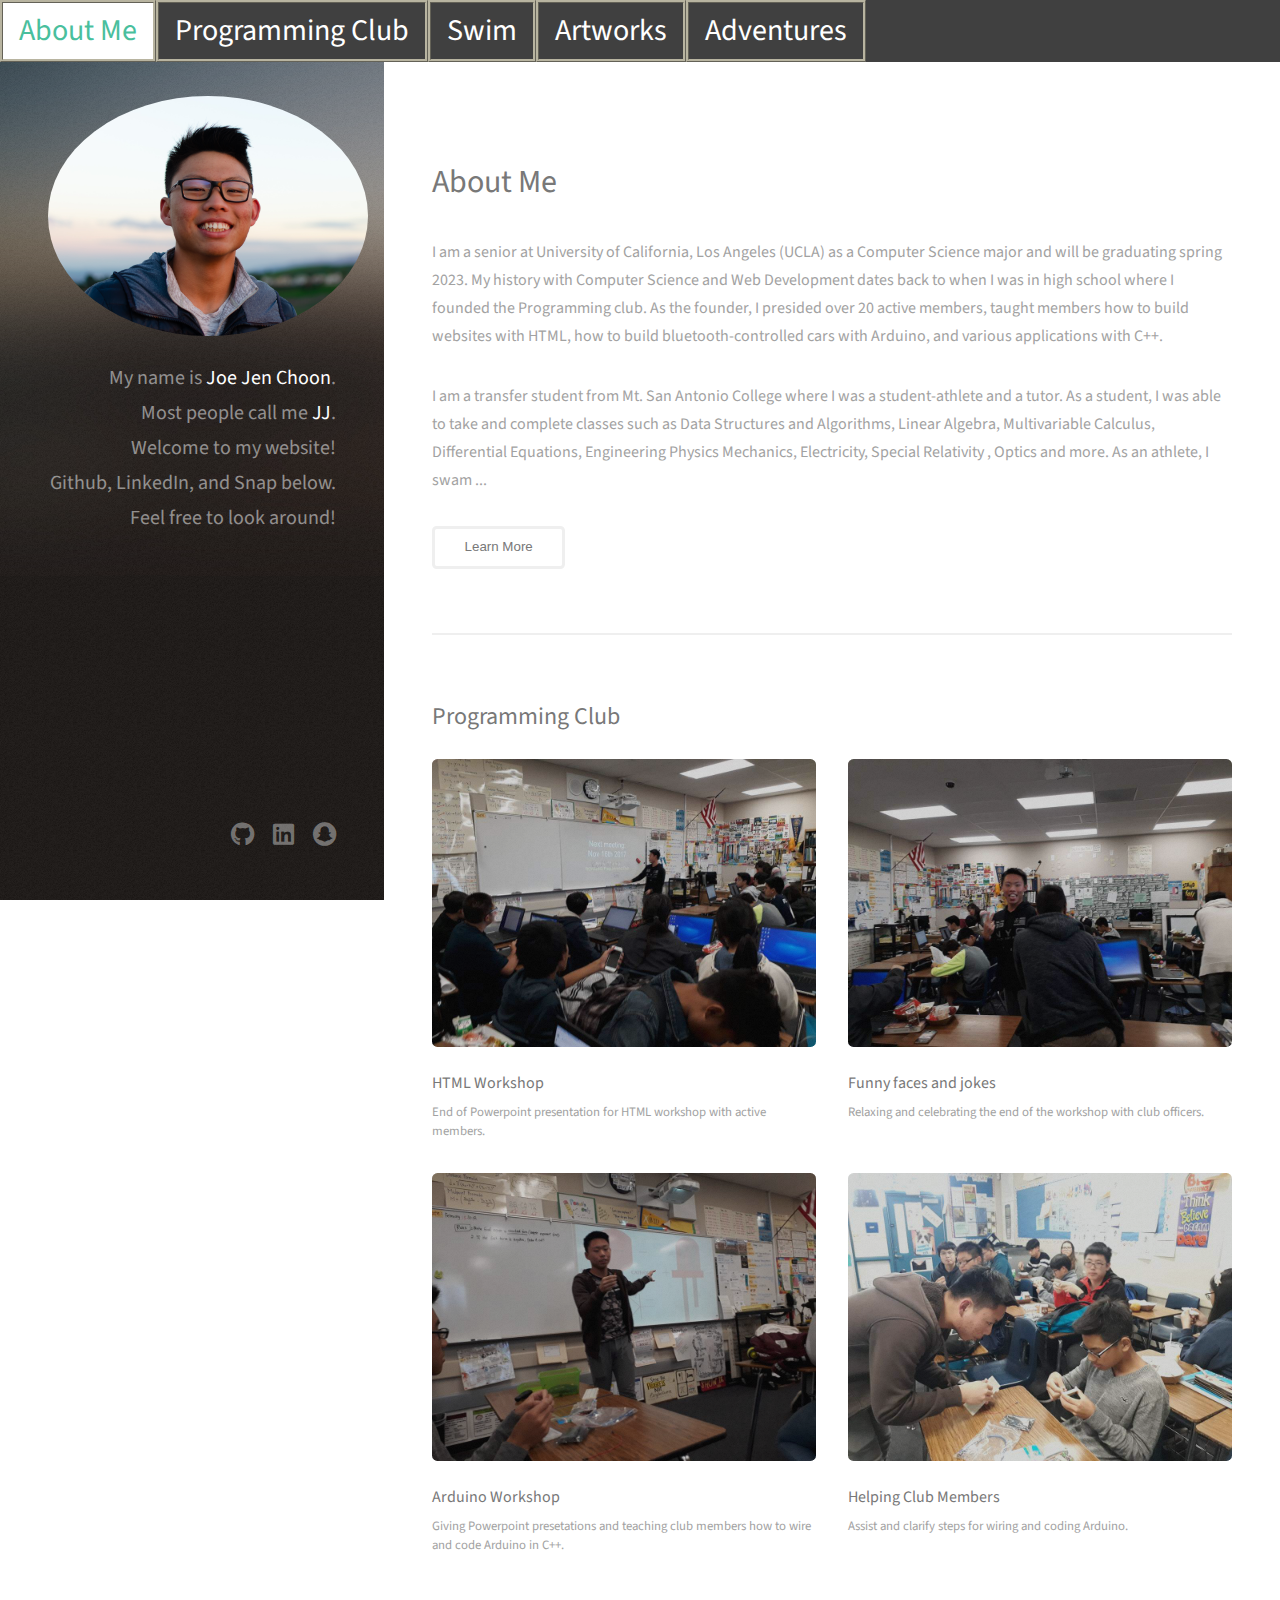
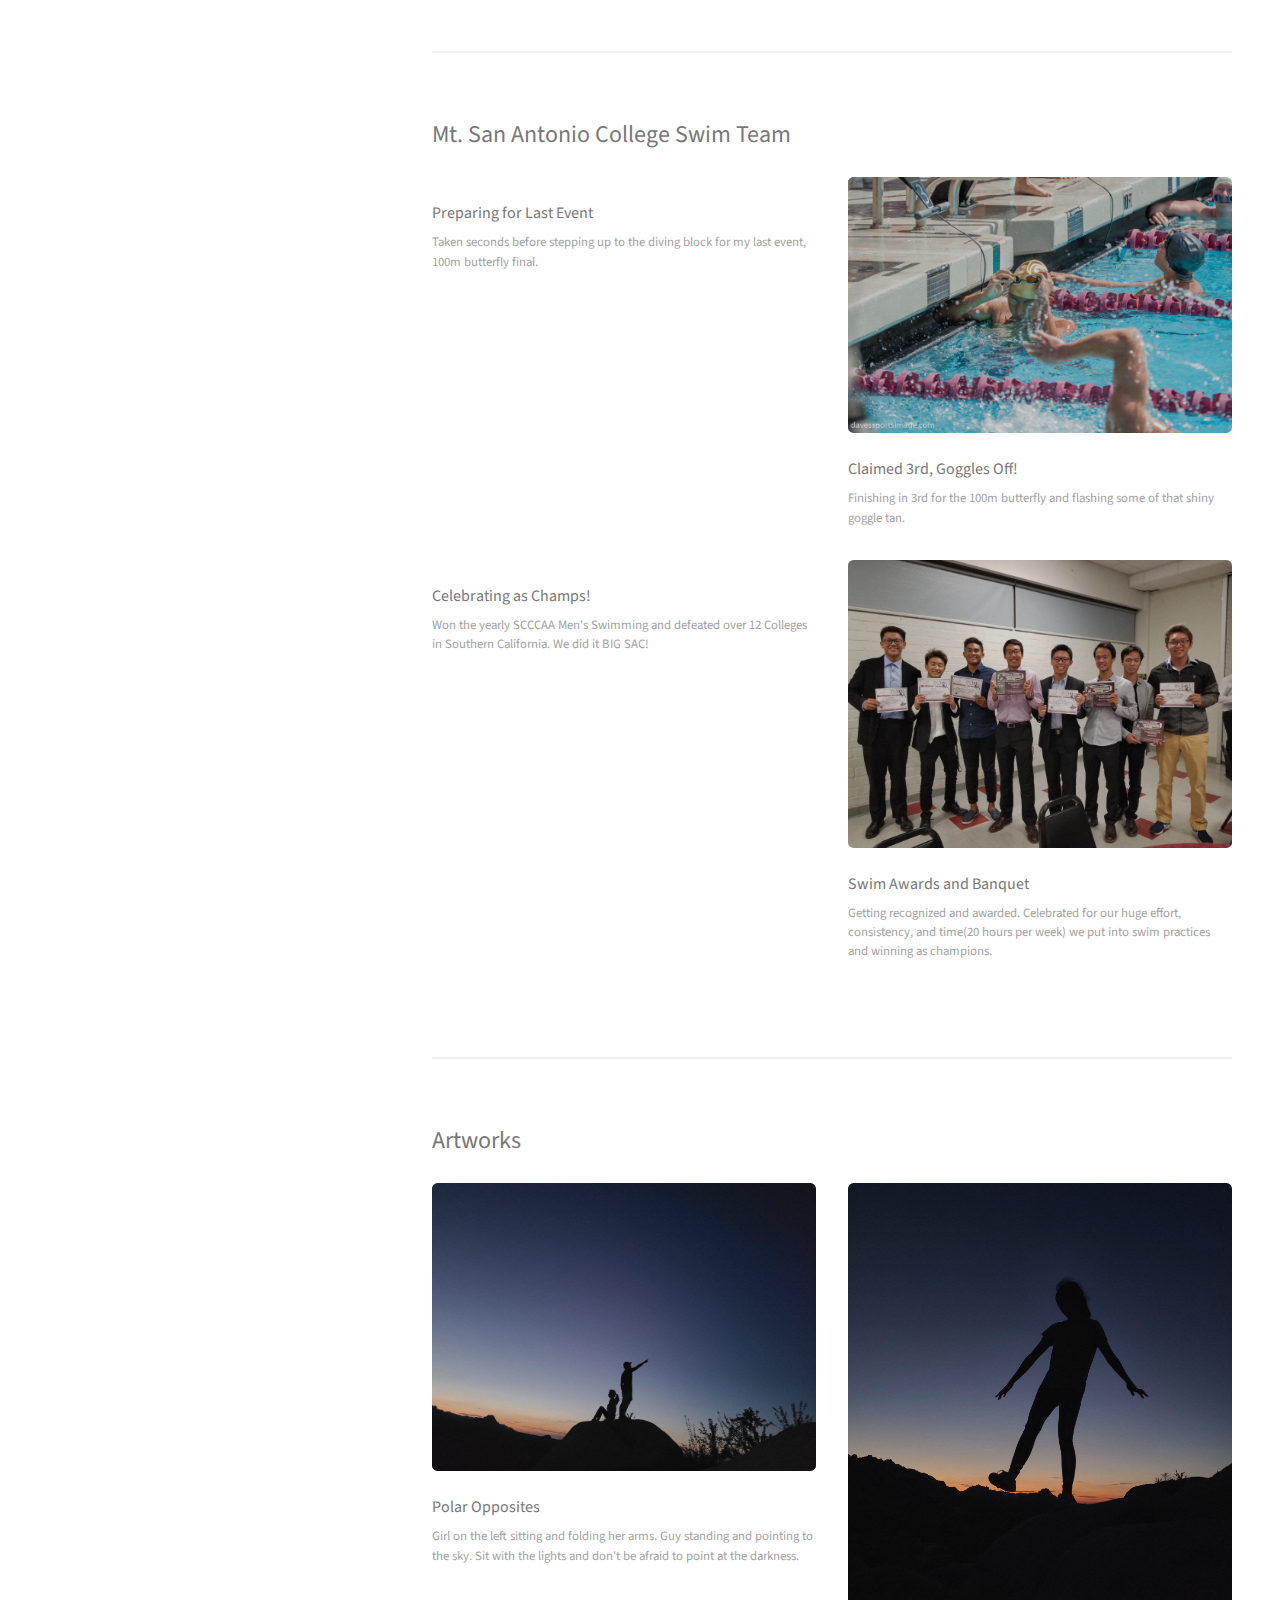
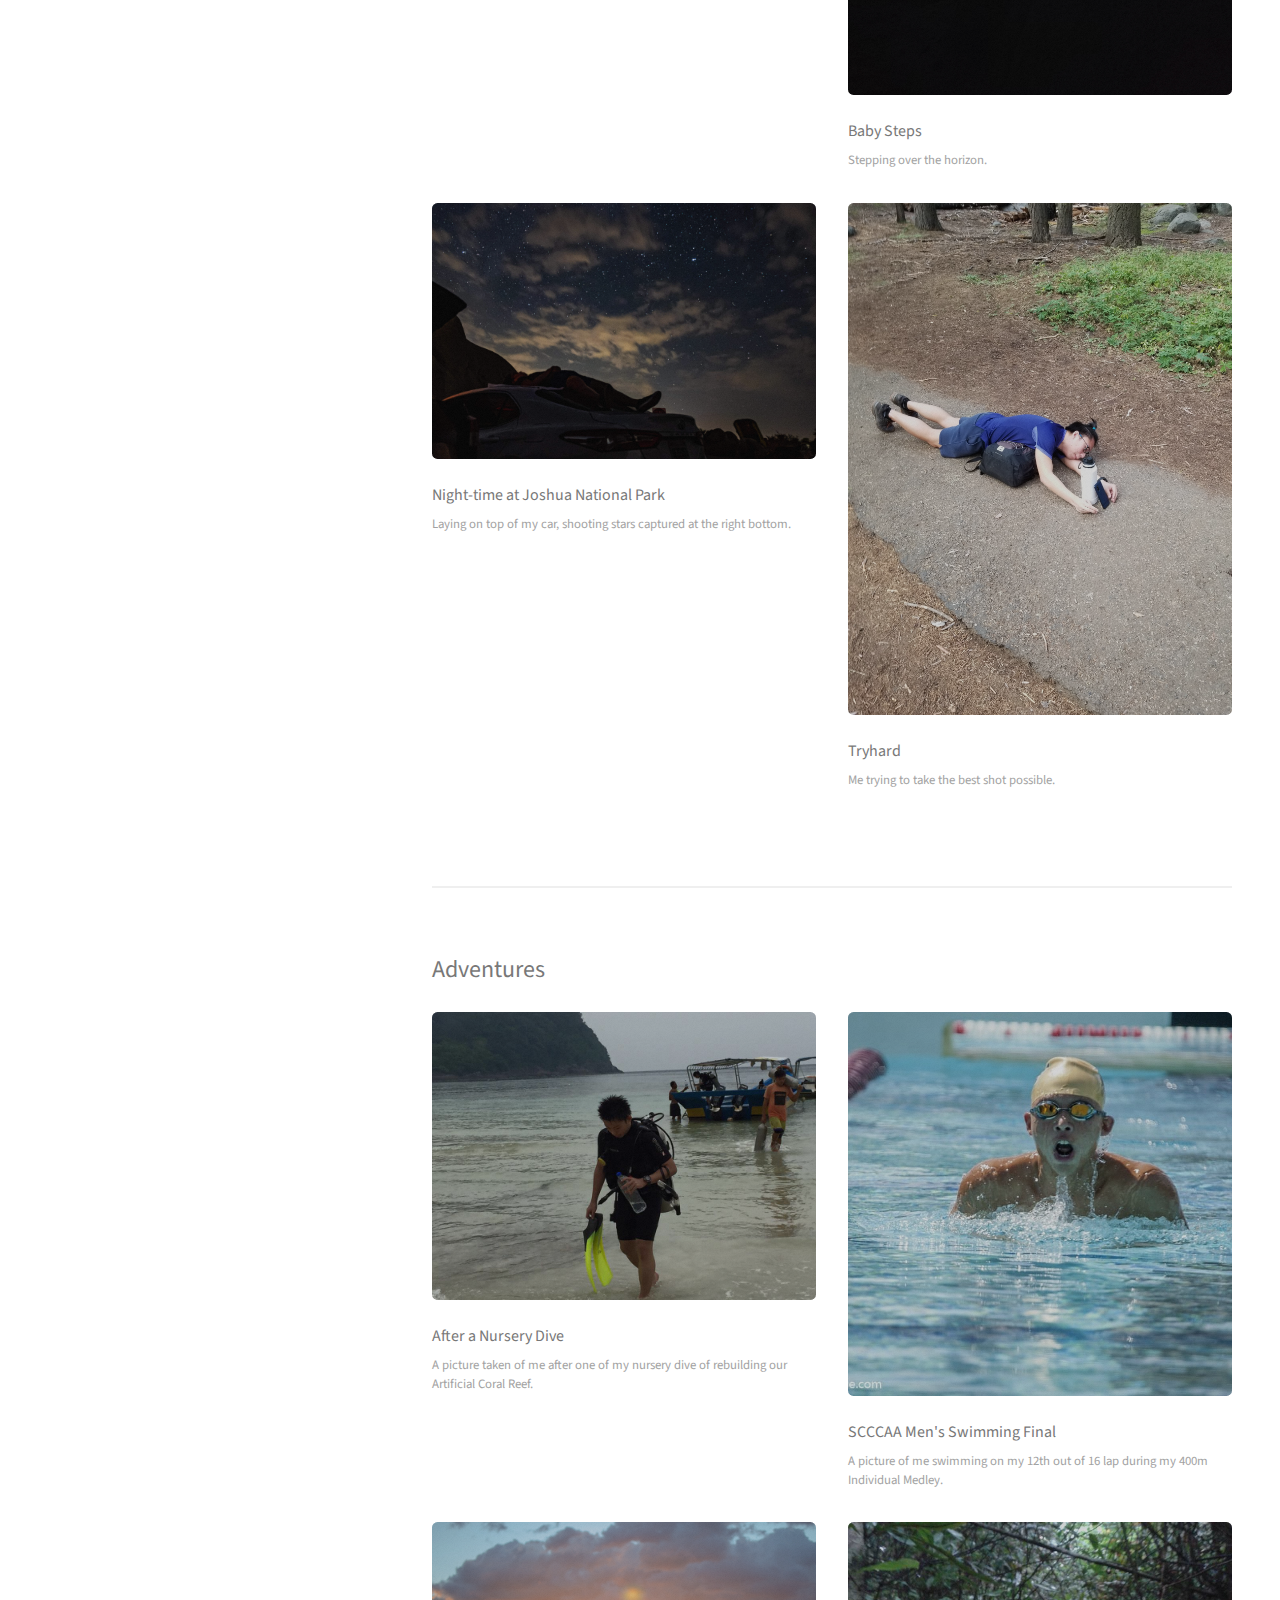
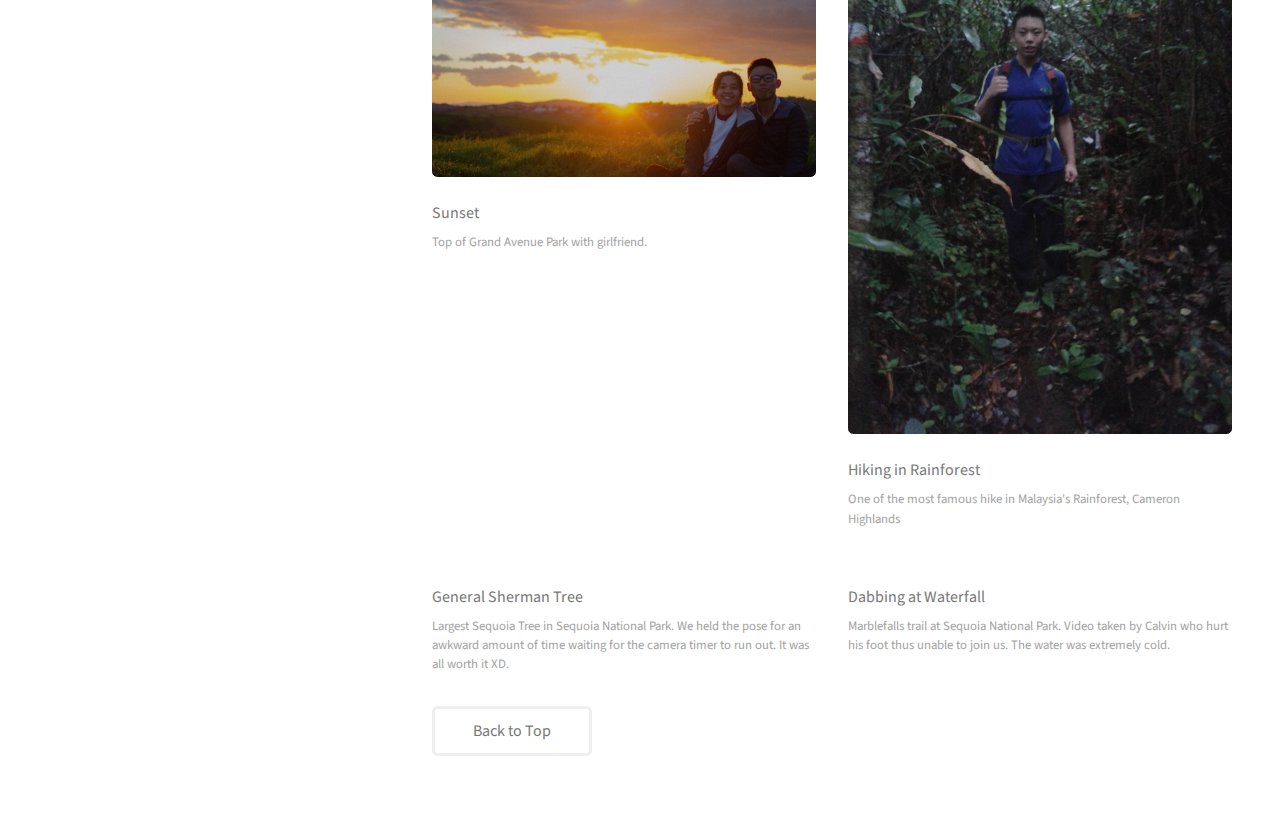
==== commit 1188c15d: "Updated about me and changed come syntax in the left column" ====
--- a/index.html
+++ b/index.html
@@ -17,9 +17,11 @@
 			<header id="header">
 				<div class="inner">
 					<a href="#" class="image avatar"><img src="images/DSC_0055.jpg" alt="" /></a>
-					<h1>My name is <strong>Joe Jen Choon</strong>. <br>Most people call me <strong>JJ</strong>. <br>Welcome to my website!
-						<br />Github, LinkedIn, and Snap below.
-					<br />Feel free to look around!
+					<h1>My name is <strong>Joe Jen Choon</strong>. 
+						<div>Most people call me <strong>JJ</strong>. </div>
+						<div>Welcome to my website!</div>
+						<div>Github, LinkedIn, and Snap below.</div>
+						<div> Feel free to look around!</div>
 					</h1>
 				</div>
 			</header>
@@ -40,15 +42,15 @@
 							#more {display: none;}
 							</style>
 						</header>
-						<p> I am an incoming junior transfer at University of California, Los Angeles. I am majoring in Computer Science. <br />
-							My history with Computer Science and Web Development dates back when I was in high school where I founded the Programming club.
-							As the founder, I presided over 20 active members, taught members how to build a website with HTML, how to build a bluetooth-controlled 
-							car with Arduino, and various applications with C++.
+						<p> I am a senior at University of California, Los Angeles (UCLA) as a Computer Science major and will be graduating spring 2023.
+							My history with Computer Science and Web Development dates back to when I was in high school where I founded the Programming club.
+							As the founder, I presided over 20 active members, taught members how to build websites with HTML, how to build bluetooth-controlled 
+							cars with Arduino, and various applications with C++.
 						</p>
 						<p>
-							Currently, I am a student-athlete and a tutor at Mt. San Antonio College. As a student, I was able to take and complete classes such as
+							I am a transfer student from Mt. San Antonio College where I was a student-athlete and a tutor. As a student, I was able to take and complete classes such as
 							Data Structures and Algorithms, Linear Algebra, Multivariable Calculus, Differential Equations, Engineering Physics Mechanics, Electricity, Special Relativity 
-							, Optics and more. As an athlete, I swim
+							, Optics and more. As an athlete, I swam
 							<span id="dots">...</span>
 							<span id="more">
 							and was the SCCCAA Men's Swimming Champion of over 12 Colleges in Southern California. 
@@ -62,8 +64,8 @@
 							 taking classes on Marine Biology to learn more about the coral reefs and other sea animals so that I have a better understanding about the ocean that
 							I want to protect.<br><br>
 
-							During my free time, I like to play badminton, table tennis, and other sports. I also enjoy playing guitar and video games. Recently, I have taken interest 
-							in stock investing which I am planning to make an app for stocks analyzing during the summer of 2020.</span>
+							During my free time, I like to play badminton, table tennis, and other sports. I also enjoy playing guitar and video games.
+							</span>
 						</p>
 						<ul class="actions">
 							<li><button onclick="myFunction()" class="button">Learn More</button></li>
@@ -572,7 +574,7 @@
 				<div class="inner">
 					<ul class="icons">
 						<li><a href="https://github.com/jjwastaken" class="icon brands fa-github"><span class="label">Github</span></a></li>
-						<li><a href="https://www.linkedin.com/in/joe-jen-choon-56b8051a4/" class="icon brands fa-linkedin"><span class="label">LinkedIn</span></a></li>
+						<li><a href="https://www.linkedin.com/in/jjchoon/" class="icon brands fa-linkedin"><span class="label">LinkedIn</span></a></li>
 						<li><a href="images/fulls/Snapchat.jpg" class="icon brands fa-snapchat"><span class="label">Snapchat</span></a></li>
 				</div>
 			</footer>
